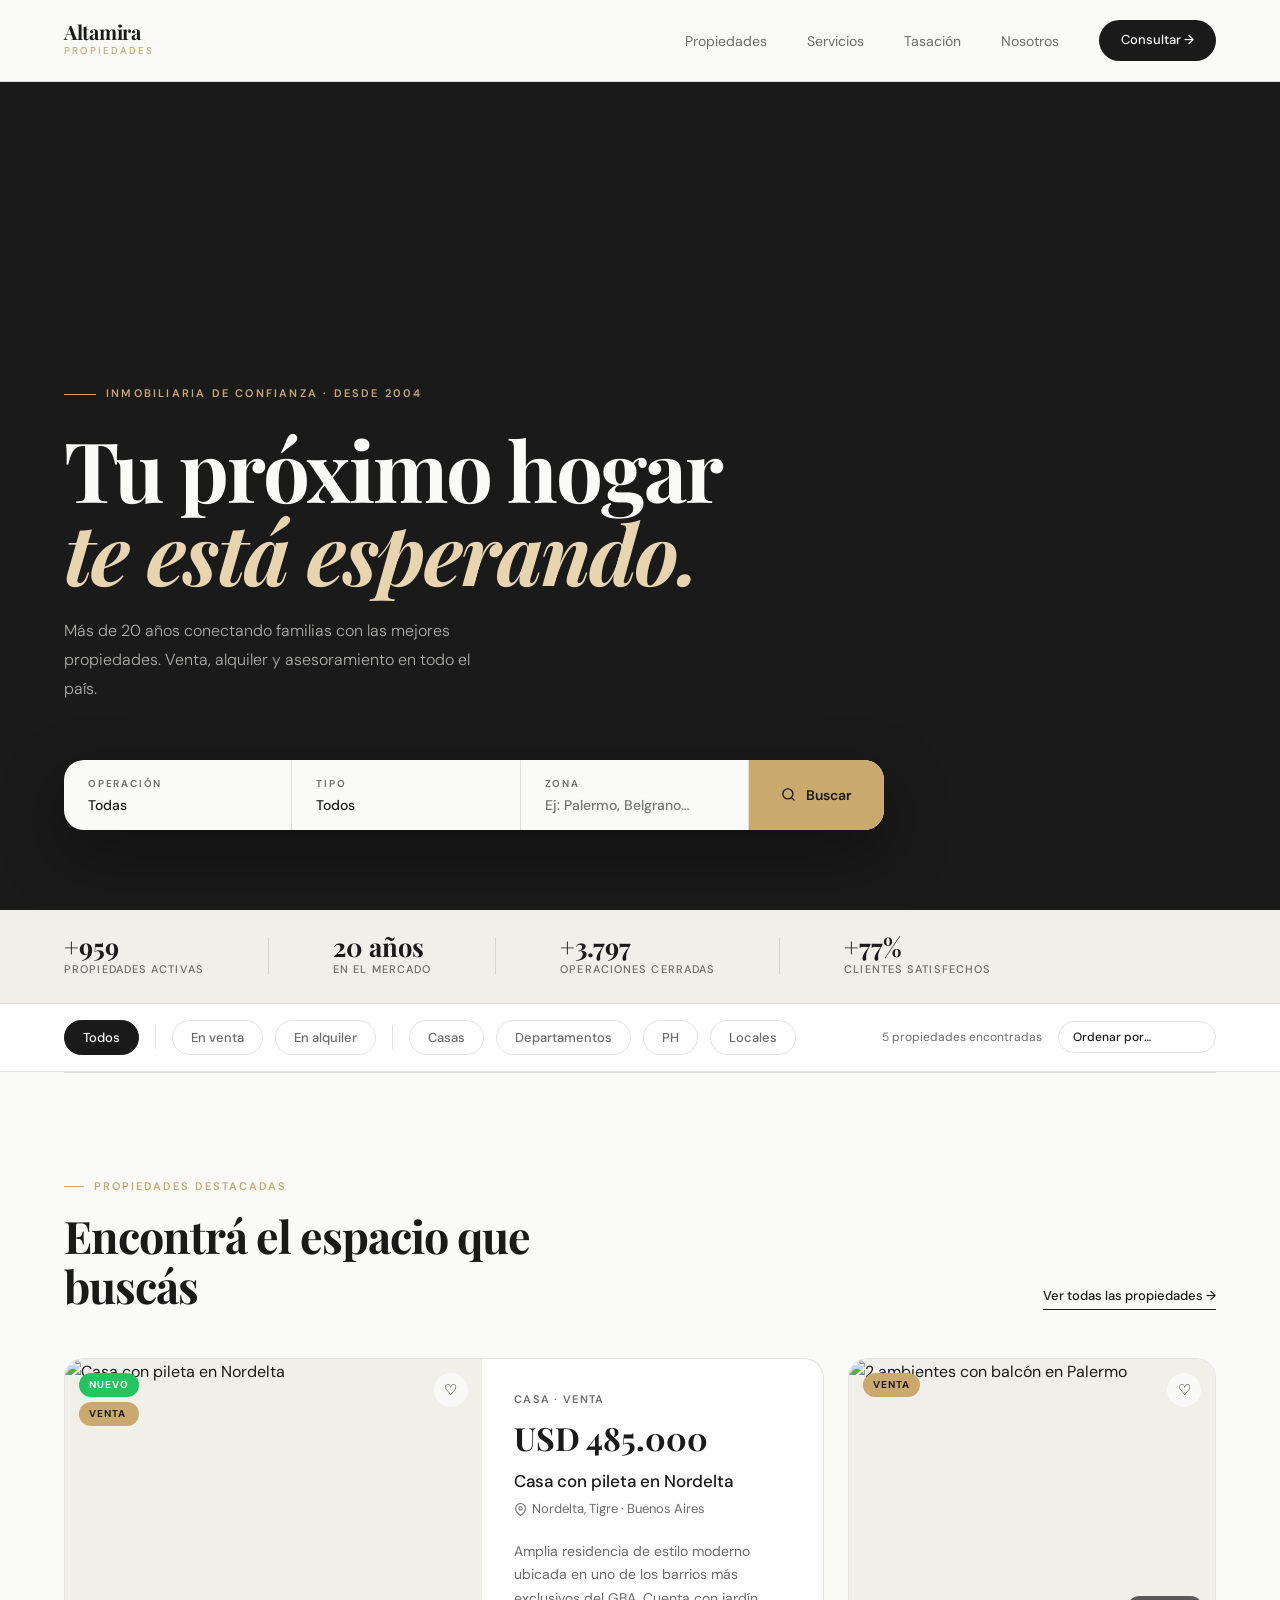
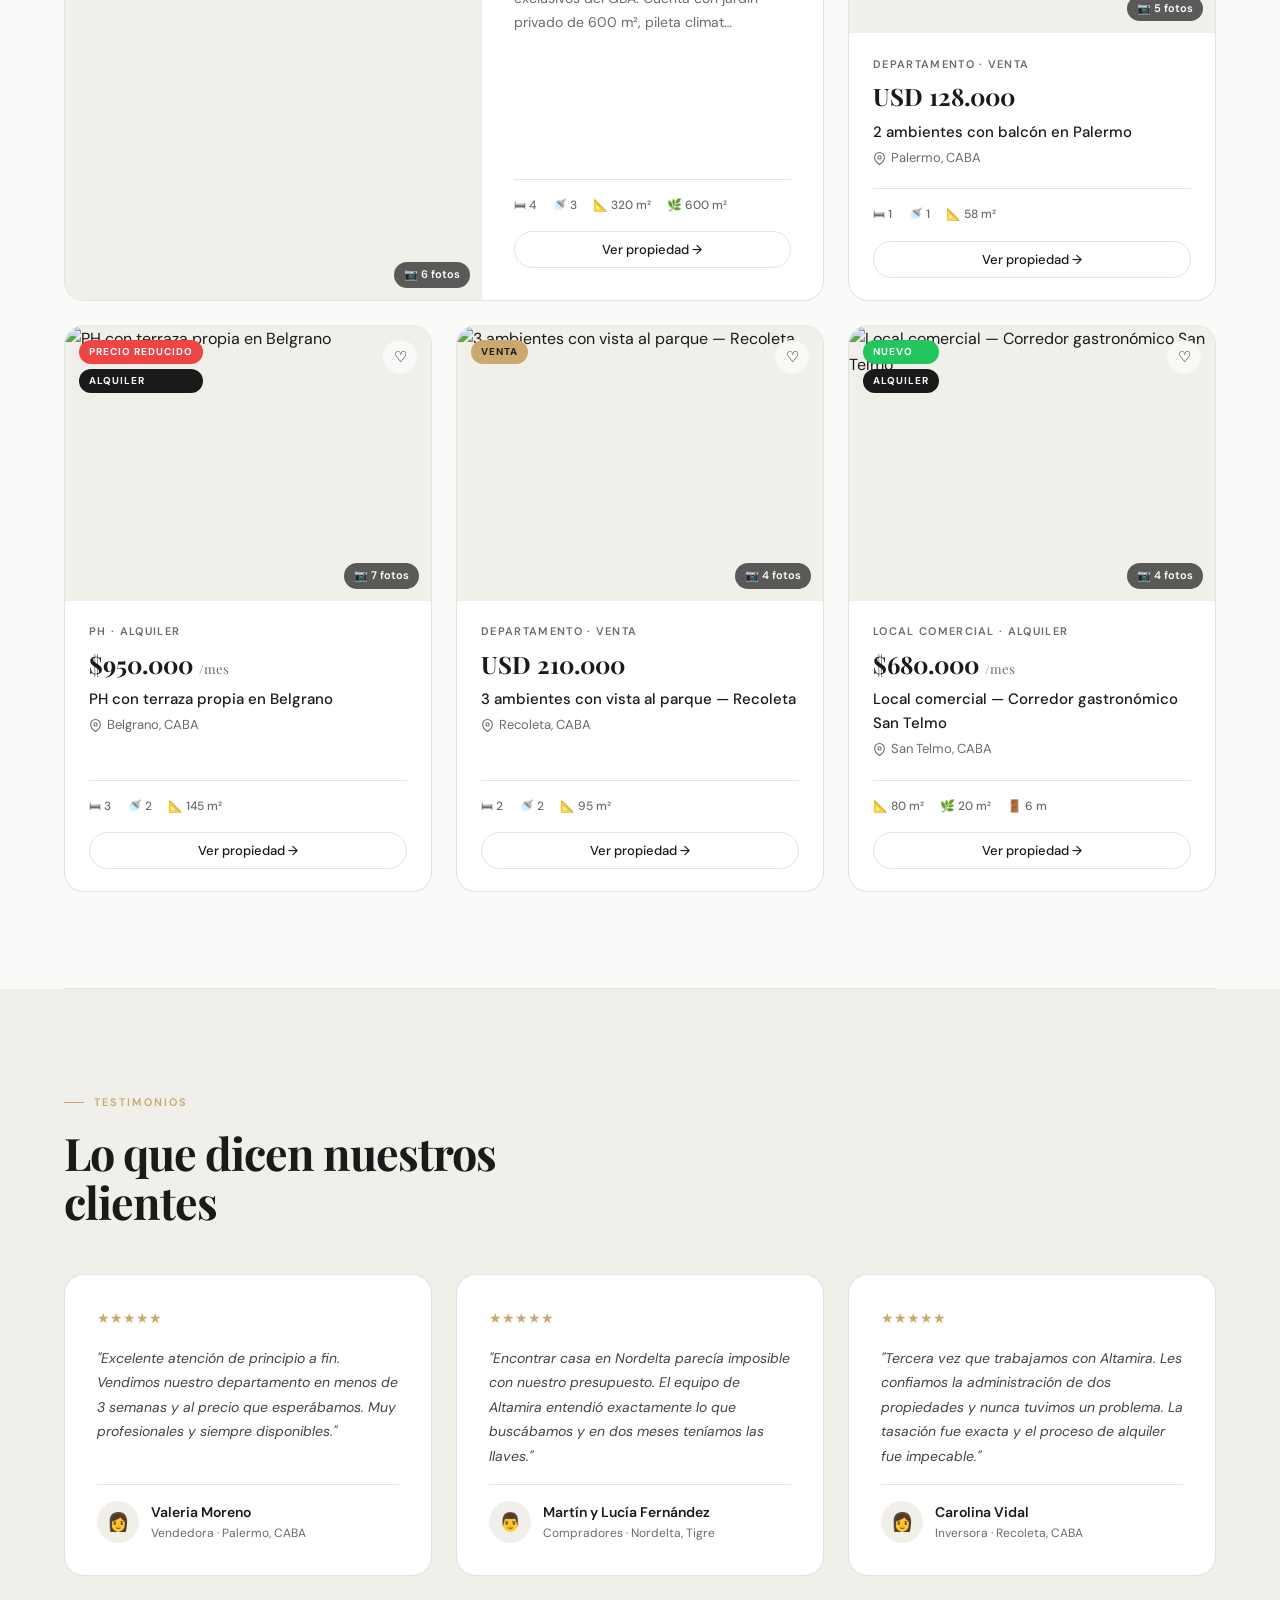
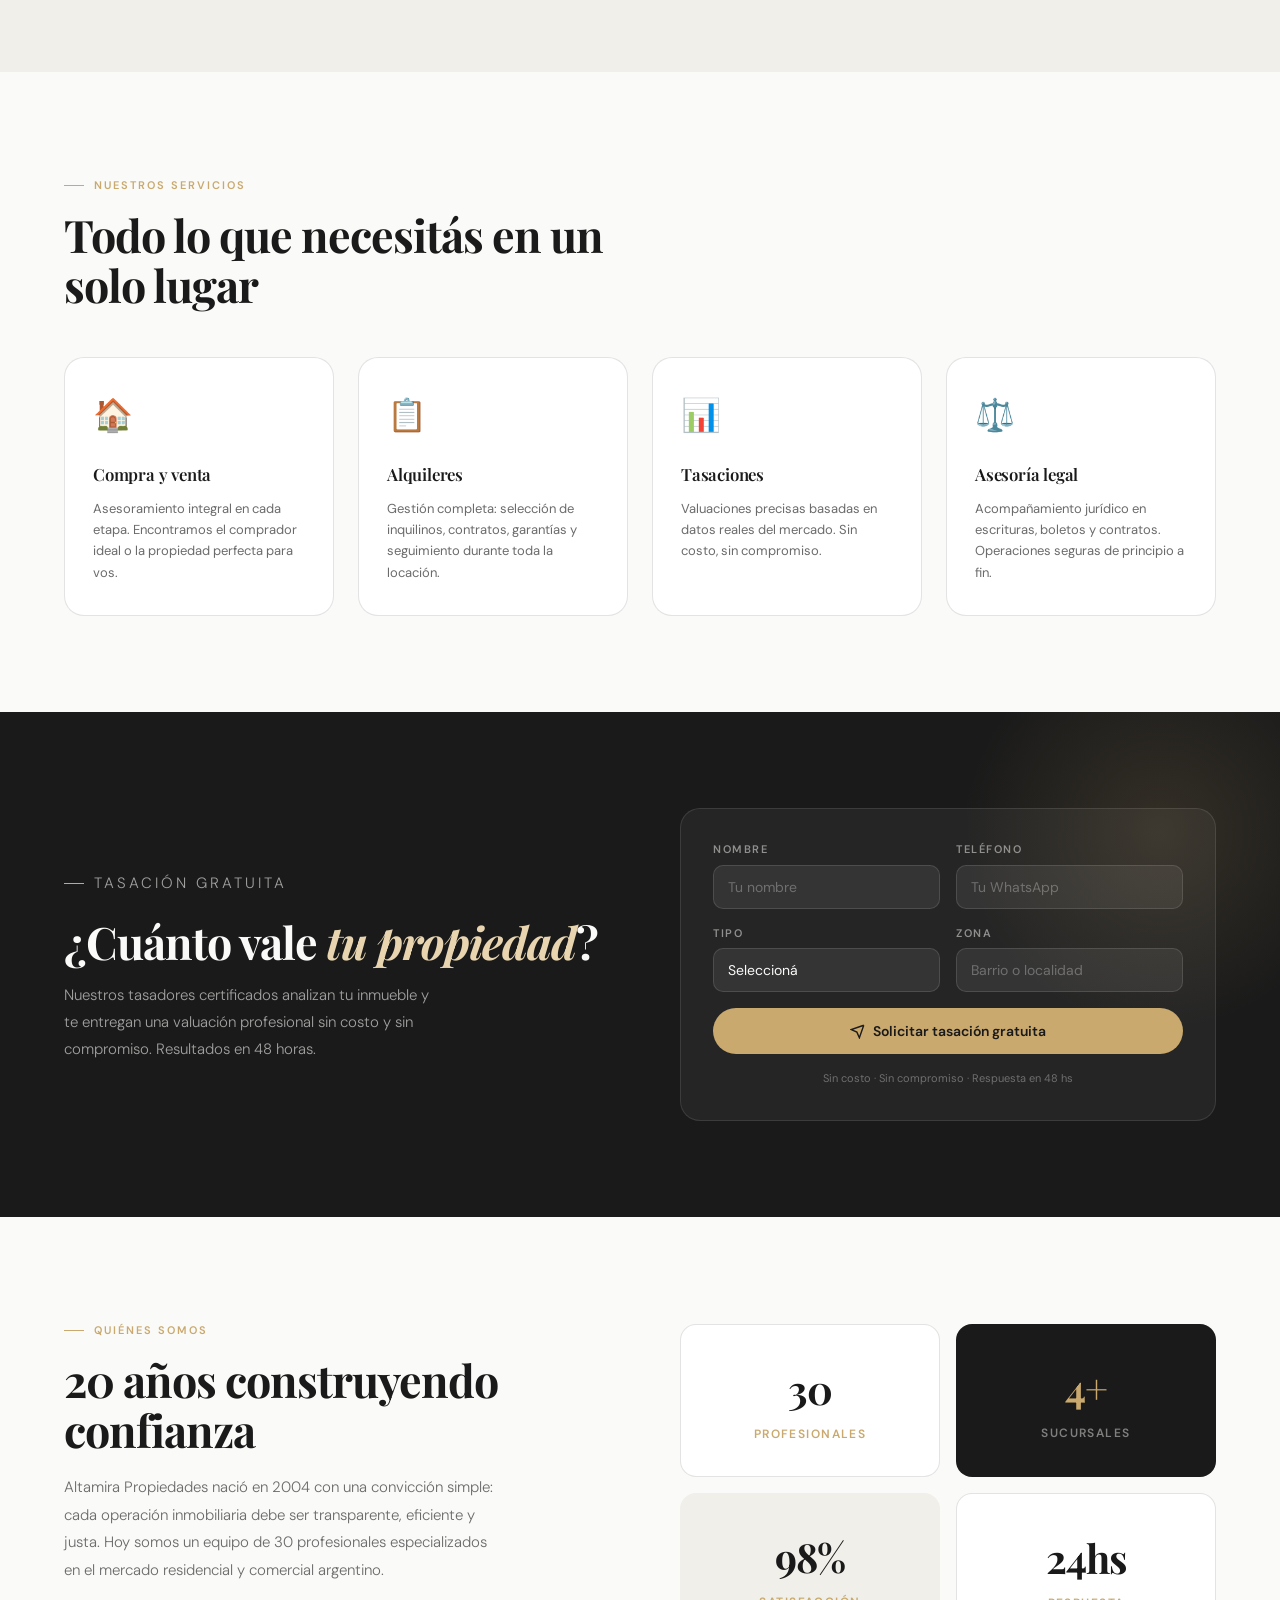
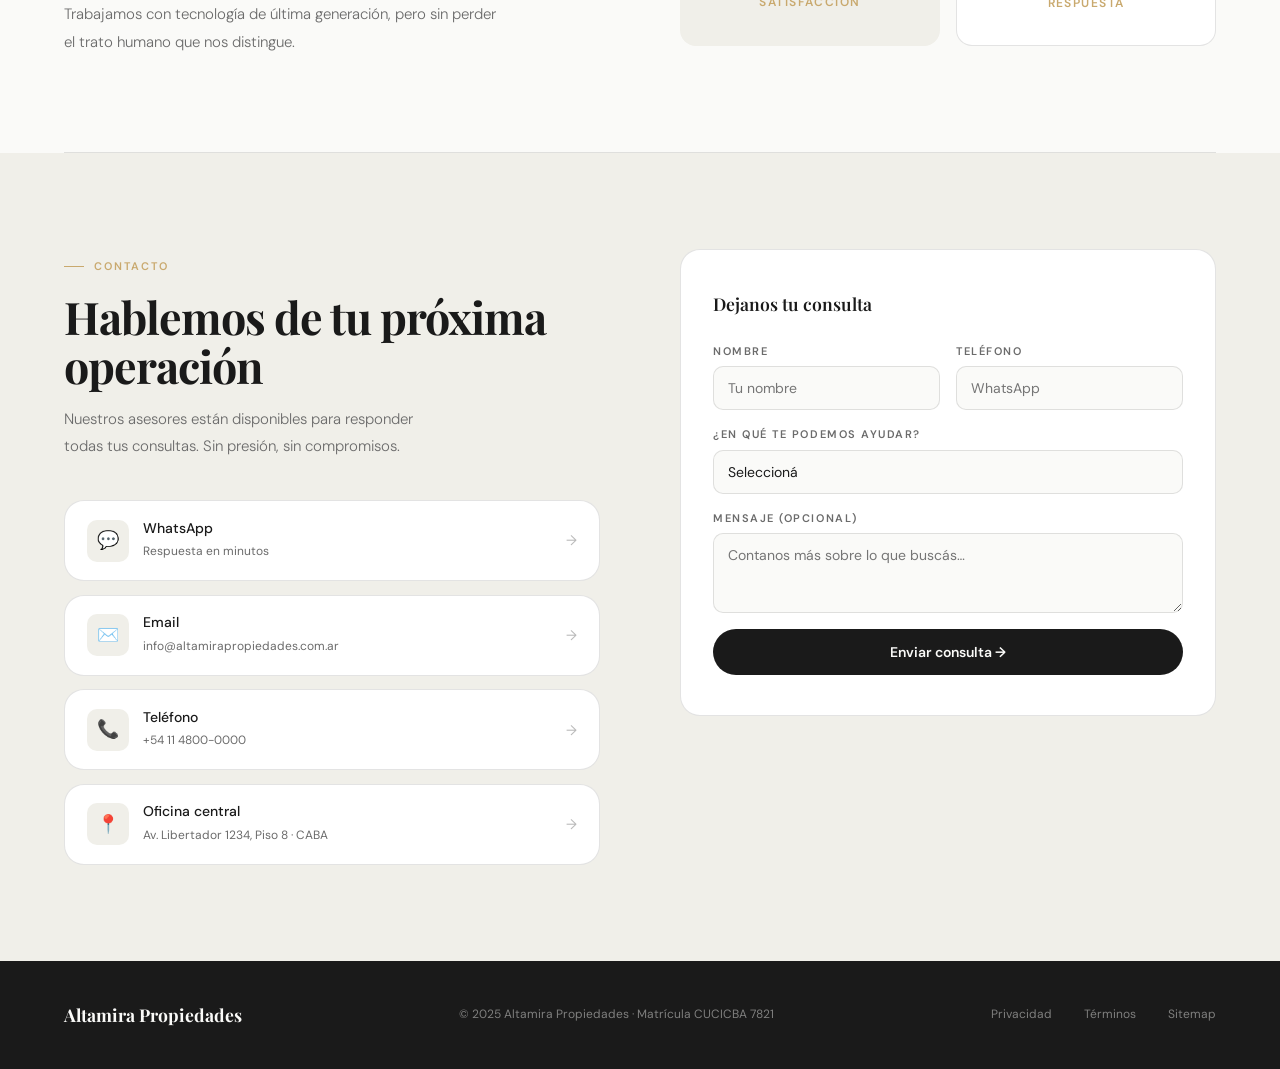
==== index.html @ a43ef655 "Rename index to index.html" ====
<!DOCTYPE html>
<html lang="es">
<head>
  <meta charset="UTF-8">
  <meta name="viewport" content="width=device-width, initial-scale=1.0">
  <meta name="theme-color" content="#1A1A1A">
  <title>Altamira Propiedades · Bienes Raíces</title>
  <link rel="icon" type="image/svg+xml" href="data:image/svg+xml,%3Csvg xmlns='http://www.w3.org/2000/svg' viewBox='0 0 100 100'%3E%3Crect width='100' height='100' rx='16' fill='%231A1A1A'/%3E%3Ctext x='50' y='68' font-family='Georgia,serif' font-size='52' font-weight='700' fill='%23C9A96E' text-anchor='middle'%3EA%3C/text%3E%3C/svg%3E">
  <meta name="description" content="Altamira Propiedades — Compra, venta y alquiler de inmuebles premium. Más de 20 años de experiencia.">
  <link rel="preconnect" href="https://fonts.googleapis.com">
  <link rel="preconnect" href="https://fonts.gstatic.com" crossorigin>
  <link href="https://fonts.googleapis.com/css2?family=Playfair+Display:ital,wght@0,400;0,600;0,700;1,400;1,700&family=DM+Sans:wght@300;400;500;600&display=swap" rel="stylesheet">
  <link rel="stylesheet" href="inmobiliaria.css">
</head>
<body>

<!-- NAV -->
<nav>
  <a href="#" class="nav-logo" aria-label="Altamira Propiedades — inicio">
    <span class="nav-logo-name">Altamira</span>
    <span class="nav-logo-tag">Propiedades</span>
  </a>
  <ul class="nav-links" id="navLinks">
    <li><a href="#propiedades" class="activo">Propiedades</a></li>
    <li><a href="#servicios">Servicios</a></li>
    <li><a href="#tasacion">Tasación</a></li>
    <li><a href="#nosotros">Nosotros</a></li>
    <li><a href="#contacto" class="nav-cta">Consultar →</a></li>
  </ul>
  <button class="nav-ham" id="navHam" aria-label="Abrir menú" aria-expanded="false">
    <span></span><span></span><span></span>
  </button>
</nav>

<!-- MENÚ MOBILE -->
<div class="nav-mobile-overlay" id="navMobile" role="dialog" aria-label="Menú de navegación" aria-hidden="true">
  <a href="#propiedades" onclick="cerrarMenu()">Propiedades</a>
  <a href="#servicios" onclick="cerrarMenu()">Servicios</a>
  <a href="#tasacion" onclick="cerrarMenu()">Tasación</a>
  <a href="#nosotros" onclick="cerrarMenu()">Nosotros</a>
  <a href="#contacto" class="nav-mobile-cta" onclick="cerrarMenu()">Consultar →</a>
</div>

<!-- HERO -->
<section class="hero" aria-label="Inicio">
  <div class="hero-bg" role="img" aria-label="Casa moderna con jardín"></div>
  <p class="hero-eyebrow fade-up">Inmobiliaria de confianza · Desde 2004</p>
  <h1 class="fade-up">Tu próximo hogar<br><em>te está esperando.</em></h1>
  <p class="hero-sub fade-up">Más de 20 años conectando familias con las mejores propiedades. Venta, alquiler y asesoramiento en todo el país.</p>
  <div class="hero-search fade-up" role="search" aria-label="Buscar propiedades">
    <div class="search-group">
      <span class="search-label">Operación</span>
      <select id="f-operacion" aria-label="Tipo de operación">
        <option value="">Todas</option>
        <option value="venta">Comprar</option>
        <option value="alquiler">Alquilar</option>
      </select>
    </div>
    <div class="search-group">
      <span class="search-label">Tipo</span>
      <select id="f-tipo" aria-label="Tipo de propiedad">
        <option value="">Todos</option>
        <option value="departamento">Departamento</option>
        <option value="casa">Casa</option>
        <option value="ph">PH</option>
        <option value="local">Local</option>
      </select>
    </div>
    <div class="search-group">
      <span class="search-label">Zona</span>
      <input type="text" id="f-zona" placeholder="Ej: Palermo, Belgrano…" aria-label="Zona">
    </div>
    <button class="hero-search-btn" onclick="filtrar()" aria-label="Buscar">
      <svg width="15" height="15" viewBox="0 0 24 24" fill="none" stroke="currentColor" stroke-width="2.2" stroke-linecap="round" stroke-linejoin="round" aria-hidden="true"><circle cx="11" cy="11" r="8"/><path d="m21 21-4.35-4.35"/></svg>
      Buscar
    </button>
  </div>
</section>

<!-- STATS -->
<div class="stats-bar" aria-label="Datos de Altamira">
  <div class="stat-item"><span class="stat-num" data-target="1200">0</span><span class="stat-label">Propiedades activas</span></div>
  <div class="stat-sep" aria-hidden="true"></div>
  <div class="stat-item"><span class="stat-num">20 años</span><span class="stat-label">En el mercado</span></div>
  <div class="stat-sep" aria-hidden="true"></div>
  <div class="stat-item"><span class="stat-num" data-target="4800">0</span><span class="stat-label">Operaciones cerradas</span></div>
  <div class="stat-sep" aria-hidden="true"></div>
  <div class="stat-item"><span class="stat-num" data-target="98" data-suffix="%">0</span><span class="stat-label">Clientes satisfechos</span></div>
</div>

<!-- FILTROS -->
<div class="filtros-bar" id="filtros-bar" aria-label="Filtros rápidos">
  <button class="filtro-btn activo" onclick="filtroRapido(this,'','')">Todos</button>
  <div class="filtro-sep" aria-hidden="true"></div>
  <button class="filtro-btn" onclick="filtroRapido(this,'venta','')">En venta</button>
  <button class="filtro-btn" onclick="filtroRapido(this,'alquiler','')">En alquiler</button>
  <div class="filtro-sep" aria-hidden="true"></div>
  <button class="filtro-btn" onclick="filtroRapido(this,'','casa')">Casas</button>
  <button class="filtro-btn" onclick="filtroRapido(this,'','departamento')">Departamentos</button>
  <button class="filtro-btn" onclick="filtroRapido(this,'','ph')">PH</button>
  <button class="filtro-btn" onclick="filtroRapido(this,'','local')">Locales</button>
  <div class="filtros-derecha">
    <span class="filtros-resultado" id="filtros-resultado" aria-live="polite"></span>
    <select class="ordenar-select" id="ordenar" onchange="ordenarCards()" aria-label="Ordenar propiedades">
      <option value="">Ordenar por…</option>
      <option value="asc">Precio: menor a mayor</option>
      <option value="desc">Precio: mayor a menor</option>
    </select>
  </div>
</div>

<hr class="divider">

<!-- PROPIEDADES -->
<section class="section" id="propiedades" aria-labelledby="props-titulo">
  <div class="section-header">
    <div>
      <p class="section-eyebrow">Propiedades destacadas</p>
      <h2 class="section-title" id="props-titulo">Encontrá el espacio que buscás</h2>
    </div>
    <a href="#" class="ver-todos">Ver todas las propiedades →</a>
  </div>

  <div class="props-grid" id="props-grid">

    <!-- skeletons (se reemplazan con JS) -->
    <div class="prop-skeleton grande fade-up" id="skel-1" style="grid-column:span 2">
      <div class="skeleton-img"></div>
      <div class="skeleton-body"><div class="skeleton-line w40"></div><div class="skeleton-line w80"></div><div class="skeleton-line w60"></div></div>
    </div>
    <div class="prop-skeleton fade-up" id="skel-2"><div class="skeleton-img"></div><div class="skeleton-body"><div class="skeleton-line w40"></div><div class="skeleton-line w80"></div><div class="skeleton-line w60"></div></div></div>
    <div class="prop-skeleton fade-up" id="skel-3"><div class="skeleton-img"></div><div class="skeleton-body"><div class="skeleton-line w40"></div><div class="skeleton-line w80"></div><div class="skeleton-line w60"></div></div></div>
    <div class="prop-skeleton fade-up" id="skel-4"><div class="skeleton-img"></div><div class="skeleton-body"><div class="skeleton-line w40"></div><div class="skeleton-line w80"></div><div class="skeleton-line w60"></div></div></div>
    <div class="prop-skeleton fade-up" id="skel-5"><div class="skeleton-img"></div><div class="skeleton-body"><div class="skeleton-line w40"></div><div class="skeleton-line w80"></div><div class="skeleton-line w60"></div></div></div>

    <div class="props-empty" id="props-empty" aria-live="polite">
      <p style="font-size:2rem">🔍</p>
      <p><strong>Sin resultados</strong></p>
      <p>Probá con otros filtros o <a href="#contacto" style="color:#C9A96E">consultanos directamente</a>.</p>
    </div>
  </div>
</section>

<hr class="divider">

<!-- TESTIMONIOS -->
<section class="section" id="testimonios" aria-labelledby="testi-titulo" style="background:var(--fondo2)">
  <div class="section-header">
    <div>
      <p class="section-eyebrow">Testimonios</p>
      <h2 class="section-title" id="testi-titulo">Lo que dicen nuestros clientes</h2>
    </div>
  </div>
  <div class="testimonios-grid">
    <div class="testi-card fade-up">
      <div class="testi-stars">★★★★★</div>
      <p class="testi-texto">"Excelente atención de principio a fin. Vendimos nuestro departamento en menos de 3 semanas y al precio que esperábamos. Muy profesionales y siempre disponibles."</p>
      <div class="testi-autor">
        <div class="testi-avatar">👩</div>
        <div><p class="testi-nombre">Valeria Moreno</p><p class="testi-lugar">Vendedora · Palermo, CABA</p></div>
      </div>
    </div>
    <div class="testi-card fade-up">
      <div class="testi-stars">★★★★★</div>
      <p class="testi-texto">"Encontrar casa en Nordelta parecía imposible con nuestro presupuesto. El equipo de Altamira entendió exactamente lo que buscábamos y en dos meses teníamos las llaves."</p>
      <div class="testi-autor">
        <div class="testi-avatar">👨</div>
        <div><p class="testi-nombre">Martín y Lucía Fernández</p><p class="testi-lugar">Compradores · Nordelta, Tigre</p></div>
      </div>
    </div>
    <div class="testi-card fade-up">
      <div class="testi-stars">★★★★★</div>
      <p class="testi-texto">"Tercera vez que trabajamos con Altamira. Les confiamos la administración de dos propiedades y nunca tuvimos un problema. La tasación fue exacta y el proceso de alquiler fue impecable."</p>
      <div class="testi-autor">
        <div class="testi-avatar">👩</div>
        <div><p class="testi-nombre">Carolina Vidal</p><p class="testi-lugar">Inversora · Recoleta, CABA</p></div>
      </div>
    </div>
  </div>
</section>

<!-- SERVICIOS -->
<section class="section" id="servicios" aria-labelledby="serv-titulo">
  <div class="section-header">
    <div>
      <p class="section-eyebrow">Nuestros servicios</p>
      <h2 class="section-title" id="serv-titulo">Todo lo que necesitás en un solo lugar</h2>
    </div>
  </div>
  <div class="servicios-grid">
    <div class="serv-card fade-up"><span class="serv-icono">🏠</span><h3>Compra y venta</h3><p>Asesoramiento integral en cada etapa. Encontramos el comprador ideal o la propiedad perfecta para vos.</p></div>
    <div class="serv-card fade-up"><span class="serv-icono">📋</span><h3>Alquileres</h3><p>Gestión completa: selección de inquilinos, contratos, garantías y seguimiento durante toda la locación.</p></div>
    <div class="serv-card fade-up"><span class="serv-icono">📊</span><h3>Tasaciones</h3><p>Valuaciones precisas basadas en datos reales del mercado. Sin costo, sin compromiso.</p></div>
    <div class="serv-card fade-up"><span class="serv-icono">⚖️</span><h3>Asesoría legal</h3><p>Acompañamiento jurídico en escrituras, boletos y contratos. Operaciones seguras de principio a fin.</p></div>
  </div>
</section>

<!-- TASACIÓN CTA -->
<section class="tasacion-section" id="tasacion" aria-labelledby="tasacion-titulo">
  <div class="tasacion-deco" aria-hidden="true"></div>
  <div>
    <p class="tasacion-eyebrow">Tasación gratuita</p>
    <h2 id="tasacion-titulo">¿Cuánto vale <em>tu propiedad</em>?</h2>
    <p style="margin-top:1rem">Nuestros tasadores certificados analizan tu inmueble y te entregan una valuación profesional sin costo y sin compromiso. Resultados en 48 horas.</p>
  </div>
  <form class="tasacion-form" aria-label="Formulario de tasación" onsubmit="return false">
    <div class="form-row">
      <div class="form-group"><label for="t-nombre">Nombre</label><input type="text" id="t-nombre" placeholder="Tu nombre" autocomplete="given-name"></div>
      <div class="form-group"><label for="t-tel">Teléfono</label><input type="tel" id="t-tel" placeholder="Tu WhatsApp" autocomplete="tel"></div>
    </div>
    <div class="form-row">
      <div class="form-group"><label for="t-tipo">Tipo</label><select id="t-tipo"><option value="">Seleccioná</option><option>Departamento</option><option>Casa</option><option>PH</option><option>Local</option><option>Terreno</option></select></div>
      <div class="form-group"><label for="t-zona">Zona</label><input type="text" id="t-zona" placeholder="Barrio o localidad"></div>
    </div>
    <button type="submit" class="form-submit"><svg width="15" height="15" viewBox="0 0 24 24" fill="none" stroke="currentColor" stroke-width="2.2" aria-hidden="true"><polyline points="22 2 15 22 11 13 2 9 22 2"/></svg>Solicitar tasación gratuita</button>
    <p style="font-size:11px;color:rgba(250,250,248,0.35);text-align:center">Sin costo · Sin compromiso · Respuesta en 48 hs</p>
  </form>
</section>

<!-- NOSOTROS -->
<section class="section" id="nosotros" aria-labelledby="nos-titulo">
  <div class="nosotros-grid">
    <div class="fade-up">
      <p class="section-eyebrow">Quiénes somos</p>
      <h2 class="section-title" id="nos-titulo">20 años construyendo confianza</h2>
      <p style="margin-top:1.25rem;font-size:15px;color:#6B6B6B;font-weight:300;line-height:1.85;max-width:440px">Altamira Propiedades nació en 2004 con una convicción simple: cada operación inmobiliaria debe ser transparente, eficiente y justa. Hoy somos un equipo de 30 profesionales especializados en el mercado residencial y comercial argentino.</p>
      <p style="margin-top:1rem;font-size:15px;color:#6B6B6B;font-weight:300;line-height:1.85;max-width:440px">Trabajamos con tecnología de última generación, pero sin perder el trato humano que nos distingue.</p>
    </div>
    <div class="nosotros-stats fade-up">
      <div class="nos-stat light"><p class="nos-num-light">30</p><p class="nos-lbl-light">Profesionales</p></div>
      <div class="nos-stat dark"><p class="nos-num-dark">4+</p><p class="nos-lbl-dark">Sucursales</p></div>
      <div class="nos-stat tono"><p class="nos-num-light">98%</p><p class="nos-lbl-light">Satisfacción</p></div>
      <div class="nos-stat light"><p class="nos-num-light">24hs</p><p class="nos-lbl-light">Respuesta</p></div>
    </div>
  </div>
</section>

<hr class="divider">

<!-- CONTACTO -->
<section class="contacto-section" id="contacto" aria-labelledby="contacto-titulo">
  <div class="fade-up">
    <p class="section-eyebrow">Contacto</p>
    <h2 class="contacto-titulo" id="contacto-titulo">Hablemos de tu próxima operación</h2>
    <p class="contacto-sub">Nuestros asesores están disponibles para responder todas tus consultas. Sin presión, sin compromisos.</p>
    <div class="contacto-links">
      <a href="https://wa.me/5491100000000?text=Hola%2C%20me%20interesa%20una%20propiedad" class="contacto-link" target="_blank" rel="noopener"><div class="cl-icon">💬</div><div class="cl-texto"><span class="cl-label">WhatsApp</span><span class="cl-val">Respuesta en minutos</span></div><span class="cl-arrow">→</span></a>
      <a href="mailto:info@altamirapropiedades.com.ar" class="contacto-link"><div class="cl-icon">✉️</div><div class="cl-texto"><span class="cl-label">Email</span><span class="cl-val">info@altamirapropiedades.com.ar</span></div><span class="cl-arrow">→</span></a>
      <a href="tel:+541148000000" class="contacto-link"><div class="cl-icon">📞</div><div class="cl-texto"><span class="cl-label">Teléfono</span><span class="cl-val">+54 11 4800-0000</span></div><span class="cl-arrow">→</span></a>
      <a href="https://maps.google.com" class="contacto-link" target="_blank" rel="noopener"><div class="cl-icon">📍</div><div class="cl-texto"><span class="cl-label">Oficina central</span><span class="cl-val">Av. Libertador 1234, Piso 8 · CABA</span></div><span class="cl-arrow">→</span></a>
    </div>
  </div>
  <div class="contacto-form-box fade-up">
    <p class="contacto-form-titulo">Dejanos tu consulta</p>
    <form class="contacto-form" onsubmit="return false" aria-label="Formulario de contacto">
      <div class="cf-row">
        <div class="cf-group"><label for="c-nombre">Nombre</label><input type="text" id="c-nombre" placeholder="Tu nombre" autocomplete="given-name"></div>
        <div class="cf-group"><label for="c-tel">Teléfono</label><input type="tel" id="c-tel" placeholder="WhatsApp" autocomplete="tel"></div>
      </div>
      <div class="cf-group"><label for="c-asunto">¿En qué te podemos ayudar?</label><select id="c-asunto"><option value="">Seleccioná</option><option>Quiero comprar</option><option>Quiero vender</option><option>Quiero alquilar</option><option>Solicitar tasación</option><option>Otro</option></select></div>
      <div class="cf-group"><label for="c-msg">Mensaje (opcional)</label><textarea id="c-msg" rows="3" placeholder="Contanos más sobre lo que buscás…"></textarea></div>
      <button type="submit" class="cf-submit">Enviar consulta →</button>
    </form>
  </div>
</section>

<!-- FOOTER -->
<footer>
  <a href="#" class="footer-logo">Altamira Propiedades</a>
  <p>© 2025 Altamira Propiedades · Matrícula CUCICBA 7821</p>
  <ul class="footer-links"><li><a href="#">Privacidad</a></li><li><a href="#">Términos</a></li><li><a href="#">Sitemap</a></li></ul>
</footer>

<!-- FULLSCREEN OVERLAY -->
<div class="fullscreen-overlay" id="fsOverlay" role="dialog" aria-modal="true" aria-label="Imagen en pantalla completa" aria-hidden="true">
  <img src="" alt="" id="fsImg">
  <button class="fullscreen-close" id="fsClose" aria-label="Cerrar pantalla completa">✕</button>
  <button class="fullscreen-btn prev" id="fsPrev" aria-label="Foto anterior">‹</button>
  <button class="fullscreen-btn next" id="fsNext" aria-label="Foto siguiente">›</button>
  <span class="fullscreen-counter" id="fsCounter"></span>
</div>

<!-- MODAL -->
<div class="modal-overlay" id="modalOverlay" role="dialog" aria-modal="true" aria-labelledby="modalTitulo" aria-hidden="true">
  <div class="modal-box">
    <div class="modal-galeria" id="modalGaleria">
      <div class="modal-galeria-track" id="modalTrack"></div>
      <button class="modal-galeria-btn prev" id="modalPrev" aria-label="Foto anterior">‹</button>
      <button class="modal-galeria-btn next" id="modalNext" aria-label="Foto siguiente">›</button>
      <span class="modal-galeria-counter" id="modalCounter" aria-live="polite"></span>
      <div class="modal-miniaturas" id="modalMiniaturas"></div>
      <button class="modal-close" id="modalClose" aria-label="Cerrar">✕</button>
    </div>

    <div class="modal-contenido">
      <!-- info izquierda -->
      <div>
        <p class="modal-badge-tipo" id="modalBadge"></p>
        <h2 class="modal-titulo" id="modalTitulo"></h2>
        <p class="modal-ubicacion"><svg width="14" height="14" viewBox="0 0 24 24" fill="none" stroke="currentColor" stroke-width="2" aria-hidden="true"><path d="M21 10c0 7-9 13-9 13s-9-6-9-13a9 9 0 0 1 18 0z"/><circle cx="12" cy="10" r="3"/></svg><span id="modalZona"></span></p>
        <div class="modal-atributos-row" id="modalAtributos"></div>
        <p class="modal-desc-titulo">Descripción</p>
        <p class="modal-desc" id="modalDesc"></p>
        <p class="modal-desc-titulo">Amenities</p>
        <div class="modal-amenities" id="modalAmenities"></div>

        <!-- mapa -->
        <p class="modal-desc-titulo" style="margin-bottom:.75rem">Ubicación</p>
        <div class="modal-mapa-wrap">
          <iframe id="modalMapa" loading="lazy" referrerpolicy="no-referrer-when-downgrade" title="Mapa de ubicación" aria-label="Mapa de ubicación de la propiedad"></iframe>
        </div>

        <!-- formulario de consulta por la propiedad -->
        <p class="modal-form-titulo">Consultar por esta propiedad</p>
        <form class="modal-form" id="modalForm" onsubmit="return false" aria-label="Consulta por la propiedad">
          <input type="text" placeholder="Tu nombre" id="mf-nombre" autocomplete="given-name">
          <input type="tel" placeholder="Tu WhatsApp" id="mf-tel" autocomplete="tel">
          <textarea rows="2" placeholder="¿Qué querés saber?" id="mf-msg"></textarea>
          <button type="submit" class="modal-form-submit" id="mf-submit">
            <svg width="14" height="14" viewBox="0 0 24 24" fill="none" stroke="currentColor" stroke-width="2.2" aria-hidden="true"><polyline points="22 2 15 22 11 13 2 9 22 2"/></svg>
            Enviar consulta
          </button>
        </form>
      </div>

      <!-- panel derecho -->
      <div class="modal-panel">
        <div class="modal-precio-box">
          <p class="modal-precio-lbl" id="modalPrecioLbl"></p>
          <p class="modal-precio-val" id="modalPrecioVal"></p>
          <p class="modal-precio-sub" id="modalPrecioSub"></p>
        </div>
        <a class="modal-wa-btn" id="modalWaBtn" href="#" target="_blank" rel="noopener">
          <svg width="17" height="17" viewBox="0 0 24 24" fill="white" aria-hidden="true"><path d="M17.472 14.382c-.297-.149-1.758-.867-2.03-.967-.273-.099-.471-.148-.67.15-.197.297-.767.966-.94 1.164-.173.199-.347.223-.644.075-.297-.15-1.255-.463-2.39-1.475-.883-.788-1.48-1.761-1.653-2.059-.173-.297-.018-.458.13-.606.134-.133.298-.347.446-.52.149-.174.198-.298.298-.497.099-.198.05-.371-.025-.52-.075-.149-.669-1.612-.916-2.207-.242-.579-.487-.5-.669-.51-.173-.008-.371-.01-.57-.01-.198 0-.52.074-.792.372-.272.297-1.04 1.016-1.04 2.479 0 1.462 1.065 2.875 1.213 3.074.149.198 2.096 3.2 5.077 4.487.709.306 1.262.489 1.694.625.712.227 1.36.195 1.871.118.571-.085 1.758-.719 2.006-1.413.248-.694.248-1.289.173-1.413-.074-.124-.272-.198-.57-.347m-5.421 7.403h-.004a9.87 9.87 0 01-5.031-1.378l-.361-.214-3.741.982.998-3.648-.235-.374a9.86 9.86 0 01-1.51-5.26c.001-5.45 4.436-9.884 9.888-9.884 2.64 0 5.122 1.03 6.988 2.898a9.825 9.825 0 012.893 6.994c-.003 5.45-4.437 9.884-9.885 9.884m8.413-18.297A11.815 11.815 0 0012.05 0C5.495 0 .16 5.335.157 11.892c0 2.096.547 4.142 1.588 5.945L.057 24l6.305-1.654a11.882 11.882 0 005.683 1.448h.005c6.554 0 11.89-5.335 11.893-11.893a11.821 11.821 0 00-3.48-8.413z"/></svg>
          Consultar por WhatsApp
        </a>
        <a class="modal-tel-btn" href="tel:+541148000000">📞 Llamar ahora</a>
        <button class="modal-compartir" id="modalCompartir">🔗 Copiar enlace</button>
      </div>
    </div>
  </div>
</div>

<script>
/* ══════ DATA ══════ */
const PROPS = {
  1:{
    titulo:'Casa con pileta en Nordelta',tipo:'Casa · Venta',op:'venta',tipoCat:'casa',
    zona:'nordelta tigre',zonaDisplay:'Nordelta, Tigre · Buenos Aires',
    precio:'USD 485.000',precioNum:485000,precioLbl:'Precio de venta',precioSub:'Precio en dólares billete',
    desc:'Amplia residencia de estilo moderno ubicada en uno de los barrios más exclusivos del GBA. Cuenta con jardín privado de 600 m², pileta climatizada con deck de madera y espacios de doble altura. Cocina integrada al living con terminaciones premium. Garaje cerrado para 2 vehículos. Barrio cerrado con seguridad 24hs y acceso controlado.',
    attrs:[{i:'🛏',v:'4',l:'Dormitorios'},{i:'🚿',v:'3',l:'Baños'},{i:'📐',v:'320 m²',l:'Sup. total'},{i:'🌿',v:'600 m²',l:'Jardín'},{i:'🚗',v:'2',l:'Cocheras'}],
    amenities:['Pileta climatizada','Jardín privado','Seguridad 24hs','Quincho','Luminoso','A estrenar'],
    mapaQ:'Nordelta, Tigre, Buenos Aires',nuevo:true,reducido:false,
    fotos:[
      'https://images.unsplash.com/photo-1613977257363-707ba9348227?w=1200&auto=format&fit=crop&q=85',
      'https://images.unsplash.com/photo-1600566753086-00f18fb6b3ea?w=1200&auto=format&fit=crop&q=85',
      'https://images.unsplash.com/photo-1558618666-fcd25c85cd64?w=1200&auto=format&fit=crop&q=85',
      'https://images.unsplash.com/photo-1600210492486-724fe5c67fb0?w=1200&auto=format&fit=crop&q=85',
      'https://images.unsplash.com/photo-1583608205776-bfd35f0d9f83?w=1200&auto=format&fit=crop&q=85',
      'https://images.unsplash.com/photo-1570129477492-45c003edd2be?w=1200&auto=format&fit=crop&q=85',
    ],
    waMsg:'Hola, me interesa la Casa con pileta en Nordelta (USD 485.000). ¿Podemos coordinar una visita?'
  },
  2:{
    titulo:'2 ambientes con balcón en Palermo',tipo:'Departamento · Venta',op:'venta',tipoCat:'departamento',
    zona:'palermo caba',zonaDisplay:'Palermo, CABA',
    precio:'USD 128.000',precioNum:128000,precioLbl:'Precio de venta',precioSub:'Precio en dólares billete',
    desc:'Moderno departamento de 2 ambientes en el corazón de Palermo. Planta baja alta con balcón corrido al frente, cocina americana integrada con mesada de cuarzo y baño completo con terminaciones de primera. Edificio con amenities. A metros del Parque Las Heras y con excelente acceso a transporte.',
    attrs:[{i:'🛏',v:'1',l:'Dormitorio'},{i:'🚿',v:'1',l:'Baño'},{i:'📐',v:'58 m²',l:'Sup. total'},{i:'🏢',v:'3°',l:'Piso'}],
    amenities:['Balcón','Amenities','Lavadero','SUM','Bici-estacionamiento','Expensas bajas'],
    mapaQ:'Palermo, Buenos Aires, Argentina',nuevo:false,reducido:false,
    fotos:[
      'https://images.unsplash.com/photo-1560448204-e02f11c3d0e2?w=1200&auto=format&fit=crop&q=85',
      'https://images.unsplash.com/photo-1586023492125-27b2c045efd7?w=1200&auto=format&fit=crop&q=85',
      'https://images.unsplash.com/photo-1556909114-f6e7ad7d3136?w=1200&auto=format&fit=crop&q=85',
      'https://images.unsplash.com/photo-1484154218962-a197022b5858?w=1200&auto=format&fit=crop&q=85',
      'https://images.unsplash.com/photo-1560185007-cde436f6a4d0?w=1200&auto=format&fit=crop&q=85',
    ],
    waMsg:'Hola, me interesa el depto 2 ambientes en Palermo (USD 128.000). ¿Podemos coordinar una visita?'
  },
  3:{
    titulo:'PH con terraza propia en Belgrano',tipo:'PH · Alquiler',op:'alquiler',tipoCat:'ph',
    zona:'belgrano caba',zonaDisplay:'Belgrano, CABA',
    precio:'$950.000/mes',precioNum:950000,precioLbl:'Alquiler mensual',precioSub:'Más expensas. Ajuste anual.',
    desc:'Espacioso PH de 3 dormitorios con terraza exclusiva de 60 m² ideal para entretenimiento. Planta baja con jardín de ingreso privado y planta alta con dormitorios. Living de doble altura con ventanales. Cocina independiente equipada. Zona residencial de Belgrano R. A 5 cuadras del subte D.',
    attrs:[{i:'🛏',v:'3',l:'Dormitorios'},{i:'🚿',v:'2',l:'Baños'},{i:'📐',v:'145 m²',l:'Sup. total'},{i:'🌿',v:'60 m²',l:'Terraza'}],
    amenities:['Terraza exclusiva','Jardín','Doble altura','Zona tranquila','Cerca del subte','Luminoso'],
    mapaQ:'Belgrano, Buenos Aires, Argentina',nuevo:false,reducido:true,
    fotos:[
      'https://images.unsplash.com/photo-1502672260266-1c1ef2d93688?w=1200&auto=format&fit=crop&q=85',
      'https://images.unsplash.com/photo-1505873242700-f289a29e1e0f?w=1200&auto=format&fit=crop&q=85',
      'https://images.unsplash.com/photo-1555041469-a586c61ea9bc?w=1200&auto=format&fit=crop&q=85',
      'https://images.unsplash.com/photo-1567767292278-a4f21aa2d36e?w=1200&auto=format&fit=crop&q=85',
      'https://images.unsplash.com/photo-1493809842364-78817add7ffb?w=1200&auto=format&fit=crop&q=85',
      'https://images.unsplash.com/photo-1484154218962-a197022b5858?w=1200&auto=format&fit=crop&q=85',
      'https://images.unsplash.com/photo-1571508601891-ca5e7a713859?w=1200&auto=format&fit=crop&q=85',
    ],
    waMsg:'Hola, me interesa el PH con terraza en Belgrano ($950.000/mes). ¿Podemos coordinar una visita?'
  },
  4:{
    titulo:'3 ambientes con vista al parque — Recoleta',tipo:'Departamento · Venta',op:'venta',tipoCat:'departamento',
    zona:'recoleta caba',zonaDisplay:'Recoleta, CABA',
    precio:'USD 210.000',precioNum:210000,precioLbl:'Precio de venta',precioSub:'Precio en dólares billete',
    desc:'Elegante departamento de 3 ambientes en Recoleta. Vista directa al Parque Thays desde living y dormitorio principal. Techos altos, pisos de parquet y detalles de época en perfectas condiciones. Totalmente refaccionado con cocina y baños a nuevo. Edificio con portería 24hs y cochera opcional.',
    attrs:[{i:'🛏',v:'2',l:'Dormitorios'},{i:'🚿',v:'2',l:'Baños'},{i:'📐',v:'95 m²',l:'Sup. total'},{i:'🏛',v:'Clásico',l:'Estilo'}],
    amenities:['Vista al parque','Portería 24hs','Techos altos','Parquet','Reciclado','Cochera opcional'],
    mapaQ:'Recoleta, Buenos Aires, Argentina',nuevo:false,reducido:false,
    fotos:[
      'https://images.unsplash.com/photo-1524758631624-e2822e304c36?w=1200&auto=format&fit=crop&q=85',
      'https://images.unsplash.com/photo-1560185127-6ed189bf02f4?w=1200&auto=format&fit=crop&q=85',
      'https://images.unsplash.com/photo-1565182999561-18d7dc61c393?w=1200&auto=format&fit=crop&q=85',
      'https://images.unsplash.com/photo-1497366216548-37526070297c?w=1200&auto=format&fit=crop&q=85',
    ],
    waMsg:'Hola, me interesa el dpto 3 ambientes en Recoleta (USD 210.000). ¿Podemos hablar?'
  },
  5:{
    titulo:'Local comercial — Corredor gastronómico San Telmo',tipo:'Local comercial · Alquiler',op:'alquiler',tipoCat:'local',
    zona:'san telmo caba',zonaDisplay:'San Telmo, CABA',
    precio:'$680.000/mes',precioNum:680000,precioLbl:'Alquiler mensual',precioSub:'Más expensas. Ajuste semestral.',
    desc:'Local a estrenar sobre la calle Defensa en el corazón gastronómico de San Telmo. 80 m² cubiertos más 20 m² de patio. Frente de 6 metros con vidriera panorámica. Instalación trifásica, campana extractora y cámara frigorífica incluidas. Ideal para gastronomía, café o local de diseño. Alto tráfico peatonal.',
    attrs:[{i:'📐',v:'80 m²',l:'Cubierto'},{i:'🌿',v:'20 m²',l:'Patio'},{i:'🚪',v:'6 m',l:'Frente'},{i:'⚡',v:'Trifásico',l:'Electricidad'}],
    amenities:['A estrenar','Campana extractora','Cámara frigorífica','Alto tráfico','Patio','Vidriera panorámica'],
    mapaQ:'San Telmo, Buenos Aires, Argentina',nuevo:true,reducido:false,
    fotos:[
      'https://images.unsplash.com/photo-1604014237800-1c9102c219da?w=1200&auto=format&fit=crop&q=85',
      'https://images.unsplash.com/photo-1555396273-367ea4eb4db5?w=1200&auto=format&fit=crop&q=85',
      'https://images.unsplash.com/photo-1414235077428-338989a2e8c0?w=1200&auto=format&fit=crop&q=85',
      'https://images.unsplash.com/photo-1484723091739-30a097e8f929?w=1200&auto=format&fit=crop&q=85',
    ],
    waMsg:'Hola, me interesa el local en San Telmo ($680.000/mes). ¿Podemos hablar?'
  }
};

/* ══════ RENDER CARDS ══════ */
function renderCards() {
  const grid = document.getElementById('props-grid');
  // quitar skeletons
  document.querySelectorAll('[id^="skel-"]').forEach(s => s.remove());

  const entries = Object.entries(PROPS);
  entries.forEach(([id, p], idx) => {
    const grande = id === '1';
    const art = document.createElement('article');
    art.className = 'prop-card fade-up' + (grande ? ' grande' : '');
    art.dataset.id = id;
    art.dataset.op = p.op;
    art.dataset.tipo = p.tipoCat;
    art.dataset.zona = p.zona;
    art.dataset.precio = p.precioNum;
    art.tabIndex = 0;
    art.setAttribute('role','button');
    art.setAttribute('aria-label', `Ver ${p.titulo} — ${p.precio}`);

    const badges = `
      <span class="prop-badge-extra">
        ${p.nuevo ? '<span class="badge-extra nuevo">Nuevo</span>' : ''}
        ${p.reducido ? '<span class="badge-extra reducido">Precio reducido</span>' : ''}
        <span class="badge-extra op ${p.op === 'alquiler' ? 'alq' : ''}">${p.op === 'venta' ? 'Venta' : 'Alquiler'}</span>
      </span>`;

    const precioDisplay = p.precio.includes('/mes')
      ? `${p.precio.replace('/mes','')} <span style="font-size:13px;font-weight:400;color:#6B6B6B">/mes</span>`
      : p.precio;

    const descCorta = grande
      ? `<p style="font-size:14px;color:#6B6B6B;line-height:1.7;margin-bottom:1rem">${p.desc.slice(0,140)}…</p>` : '';

    const attrsHTML = p.attrs.slice(0, grande ? 4 : 3)
      .map(a => `<span class="prop-attr">${a.i} ${a.v}</span>`).join('');

    art.innerHTML = `
      <div class="prop-img">
        <img src="${p.fotos[0]}" alt="${p.titulo}" loading="${idx < 2 ? 'eager' : 'lazy'}">
        ${badges}
        <button class="prop-fav" aria-label="Guardar en favoritos" onclick="event.stopPropagation()">♡</button>
        <span class="prop-img-count">📷 ${p.fotos.length} foto${p.fotos.length > 1 ? 's' : ''}</span>
      </div>
      <div class="prop-body">
        <p class="prop-tipo">${p.tipo}</p>
        <p class="prop-precio">${precioDisplay}</p>
        <p class="prop-nombre">${p.titulo}</p>
        <p class="prop-zona"><svg width="13" height="13" viewBox="0 0 24 24" fill="none" stroke="currentColor" stroke-width="2" aria-hidden="true"><path d="M21 10c0 7-9 13-9 13s-9-6-9-13a9 9 0 0 1 18 0z"/><circle cx="12" cy="10" r="3"/></svg>${p.zonaDisplay}</p>
        ${descCorta}
        <div class="prop-atributos">${attrsHTML}</div>
        <button class="prop-ver-btn" onclick="abrirModal(${id})">Ver propiedad →</button>
      </div>`;

    grid.insertBefore(art, document.getElementById('props-empty'));

    // eventos
    art.addEventListener('click', e => {
      if (e.target.closest('.prop-fav') || e.target.closest('.prop-ver-btn')) return;
      abrirModal(parseInt(id));
    });
    art.addEventListener('keydown', e => {
      if (e.key === 'Enter' || e.key === ' ') { e.preventDefault(); abrirModal(parseInt(id)); }
    });
  });

  // favoritos
  document.querySelectorAll('.prop-fav').forEach(btn => {
    btn.addEventListener('click', () => {
      const on = btn.textContent.trim() === '♥';
      btn.textContent = on ? '♡' : '♥';
      btn.style.color = on ? '' : '#e53e3e';
      btn.setAttribute('aria-label', on ? 'Guardar en favoritos' : 'Quitar de favoritos');
    });
  });

  // fade observer
  document.querySelectorAll('.fade-up:not(.visible)').forEach((el, i) => {
    el.style.transitionDelay = (i % 4) * 0.08 + 's';
    fadeObserver.observe(el);
  });

  aplicarFiltro('', '', '');
}

/* ══════ MODAL ══════ */
let fotoActual = 0, fotosActuales = [], scrollY = 0, ultimoFoco = null;

function abrirModal(id) {
  const p = PROPS[id];
  if (!p) return;

  document.getElementById('modalBadge').textContent = p.tipo;
  document.getElementById('modalTitulo').textContent = p.titulo;
  document.getElementById('modalZona').textContent = p.zonaDisplay;
  document.getElementById('modalDesc').textContent = p.desc;
  document.getElementById('modalPrecioLbl').textContent = p.precioLbl;
  document.getElementById('modalPrecioVal').textContent = p.precio;
  document.getElementById('modalPrecioSub').textContent = p.precioSub;

  document.getElementById('modalAtributos').innerHTML = p.attrs
    .map(a => `<div class="modal-attr"><span class="modal-attr-icon">${a.i}</span><span class="modal-attr-val">${a.v}</span><span class="modal-attr-lbl">${a.l}</span></div>`)
    .join('');
  document.getElementById('modalAmenities').innerHTML = p.amenities
    .map(a => `<span class="amenity-tag">✓ ${a}</span>`).join('');

  const tel = '5491100000000';
  document.getElementById('modalWaBtn').href = `https://wa.me/${tel}?text=${encodeURIComponent(p.waMsg)}`;

  // mapa embed
  const q = encodeURIComponent(p.mapaQ);
  document.getElementById('modalMapa').src =
    `https://www.google.com/maps/embed/v1/place?key=AIzaSyD-9tSrke72PouQMnMX-a7eZSW0jkFMBWY&q=${q}&zoom=14`;

  // form submit → WA
  document.getElementById('mf-submit').onclick = () => {
    const nombre = document.getElementById('mf-nombre').value.trim() || 'un interesado';
    const msg = document.getElementById('mf-msg').value.trim();
    const texto = `Hola, soy ${nombre}. Me interesa: "${p.titulo}". ${msg}`;
    window.open(`https://wa.me/${tel}?text=${encodeURIComponent(texto)}`, '_blank');
  };

  // galería
  fotosActuales = p.fotos; fotoActual = 0; renderGaleria();

  // compartir
  document.getElementById('modalCompartir').onclick = () => {
    navigator.clipboard.writeText(window.location.href + '#prop-' + id).then(() => {
      const btn = document.getElementById('modalCompartir');
      const orig = btn.textContent;
      btn.textContent = '✓ Enlace copiado';
      setTimeout(() => btn.textContent = orig, 2000);
    }).catch(() => {});
  };

  const overlay = document.getElementById('modalOverlay');
  overlay.removeAttribute('aria-hidden');
  overlay.classList.add('abierto');
  scrollY = window.scrollY;
  document.body.style.overflow = 'hidden';
  document.body.style.position = 'fixed';
  document.body.style.top = `-${scrollY}px`;
  document.body.style.width = '100%';
  ultimoFoco = document.activeElement;
  // scroll modal contenido al top
  const cont = overlay.querySelector('.modal-contenido');
  if (cont) cont.scrollTop = 0;
  document.getElementById('modalClose').focus();
}

function cerrarModal() {
  const overlay = document.getElementById('modalOverlay');
  overlay.classList.remove('abierto');
  overlay.setAttribute('aria-hidden','true');
  document.body.style.cssText = '';
  window.scrollTo(0, scrollY);
  if (ultimoFoco) ultimoFoco.focus();
}

function renderGaleria() {
  const track = document.getElementById('modalTrack');
  track.innerHTML = fotosActuales.map((src, i) =>
    `<img src="${src}" alt="Foto ${i+1}" loading="${i===0?'eager':'lazy'}" style="cursor:zoom-in" onclick="abrirFullscreen(${i})">`
  ).join('');
  track.style.transform = 'translateX(0)';
  document.getElementById('modalMiniaturas').innerHTML = fotosActuales.map((src, i) =>
    `<button class="modal-miniatura${i===0?' activa':''}" onclick="irFoto(${i})" aria-label="Ver foto ${i+1}"><img src="${src}" alt=""></button>`
  ).join('');
  actualizarCounter();
}

function irFoto(idx) {
  fotoActual = Math.max(0, Math.min(idx, fotosActuales.length - 1));
  document.getElementById('modalTrack').style.transform = `translateX(-${fotoActual * 100}%)`;
  document.querySelectorAll('.modal-miniatura').forEach((m, i) => m.classList.toggle('activa', i === fotoActual));
  actualizarCounter();
}
function actualizarCounter() {
  document.getElementById('modalCounter').textContent = `${fotoActual + 1} / ${fotosActuales.length}`;
}

document.getElementById('modalPrev').onclick = () => irFoto(fotoActual - 1);
document.getElementById('modalNext').onclick = () => irFoto(fotoActual + 1);
document.getElementById('modalClose').onclick = cerrarModal;
document.getElementById('modalOverlay').onclick = e => { if (e.target === document.getElementById('modalOverlay')) cerrarModal(); };

/* swipe */
(()=>{
  const g = document.getElementById('modalGaleria'); let sx = 0;
  g.addEventListener('touchstart', e => sx = e.touches[0].clientX, {passive:true});
  g.addEventListener('touchend', e => { const d = sx - e.changedTouches[0].clientX; if (Math.abs(d)>50) irFoto(d>0?fotoActual+1:fotoActual-1); }, {passive:true});
})();

/* ══════ FULLSCREEN ══════ */
let fsIdx = 0, fsFotos = [];

function abrirFullscreen(idx) {
  fsFotos = fotosActuales; fsIdx = idx;
  const fs = document.getElementById('fsOverlay');
  document.getElementById('fsImg').src = fsFotos[fsIdx];
  document.getElementById('fsCounter').textContent = `${fsIdx+1} / ${fsFotos.length}`;
  fs.removeAttribute('aria-hidden');
  fs.classList.add('abierto');
  document.getElementById('fsClose').focus();
}
function cerrarFullscreen() {
  const fs = document.getElementById('fsOverlay');
  fs.classList.remove('abierto');
  fs.setAttribute('aria-hidden','true');
}
function irFotoFs(dir) {
  fsIdx = Math.max(0, Math.min(fsIdx + dir, fsFotos.length - 1));
  document.getElementById('fsImg').src = fsFotos[fsIdx];
  document.getElementById('fsCounter').textContent = `${fsIdx+1} / ${fsFotos.length}`;
}
document.getElementById('fsClose').onclick = cerrarFullscreen;
document.getElementById('fsPrev').onclick = () => irFotoFs(-1);
document.getElementById('fsNext').onclick = () => irFotoFs(1);
document.getElementById('fsOverlay').onclick = e => { if (e.target === document.getElementById('fsOverlay')) cerrarFullscreen(); };

/* ══════ FILTROS ══════ */
function filtrar() {
  const op   = document.getElementById('f-operacion').value;
  const tipo = document.getElementById('f-tipo').value;
  const zona = document.getElementById('f-zona').value.toLowerCase().trim();
  document.querySelectorAll('.filtro-btn').forEach(b => b.classList.remove('activo'));
  document.querySelector('.filtro-btn').classList.add('activo');
  aplicarFiltro(op, tipo, zona);
}

function filtroRapido(btn, op, tipo) {
  document.querySelectorAll('.filtro-btn').forEach(b => b.classList.remove('activo'));
  btn.classList.add('activo');
  document.getElementById('f-operacion').value = op;
  document.getElementById('f-tipo').value = tipo;
  document.getElementById('f-zona').value = '';
  aplicarFiltro(op, tipo, '');
}

function aplicarFiltro(op, tipo, zona) {
  const cards = document.querySelectorAll('.prop-card[data-id]');
  let visibles = 0;
  cards.forEach(card => {
    const ok = (!op || card.dataset.op === op)
            && (!tipo || card.dataset.tipo === tipo)
            && (!zona || card.dataset.zona.includes(zona));
    card.style.display = ok ? '' : 'none';
    if (ok) visibles++;
  });
  // card grande: restaurar grid-column
  const grande = document.querySelector('.prop-card.grande');
  if (grande && grande.style.display !== 'none') grande.style.gridColumn = '';
  document.getElementById('props-empty').classList.toggle('visible', visibles === 0);
  const res = document.getElementById('filtros-resultado');
  res.textContent = visibles > 0 ? `${visibles} propiedad${visibles !== 1?'es':''} encontrada${visibles !== 1?'s':''}` : '';
}

function ordenarCards() {
  const dir = document.getElementById('ordenar').value;
  if (!dir) return;
  const grid = document.getElementById('props-grid');
  const cards = [...grid.querySelectorAll('.prop-card[data-id]')];
  cards.sort((a, b) => {
    const pa = parseInt(a.dataset.precio), pb = parseInt(b.dataset.precio);
    return dir === 'asc' ? pa - pb : pb - pa;
  });
  const empty = document.getElementById('props-empty');
  cards.forEach(c => grid.insertBefore(c, empty));
}

/* ══════ TECLADO ══════ */
document.addEventListener('keydown', e => {
  // fullscreen
  const fs = document.getElementById('fsOverlay');
  if (fs.classList.contains('abierto')) {
    if (e.key === 'Escape') cerrarFullscreen();
    if (e.key === 'ArrowLeft') irFotoFs(-1);
    if (e.key === 'ArrowRight') irFotoFs(1);
    return;
  }
  // modal
  const ov = document.getElementById('modalOverlay');
  if (!ov.classList.contains('abierto')) return;
  if (e.key === 'Escape') cerrarModal();
  if (e.key === 'ArrowLeft') irFoto(fotoActual - 1);
  if (e.key === 'ArrowRight') irFoto(fotoActual + 1);
  if (e.key === 'Tab') {
    const foc = ov.querySelectorAll('button:not([disabled]),a[href],input,select,textarea,[tabindex]:not([tabindex="-1"])');
    const first = foc[0], last = foc[foc.length - 1];
    if (e.shiftKey && document.activeElement === first) { e.preventDefault(); last.focus(); }
    else if (!e.shiftKey && document.activeElement === last) { e.preventDefault(); first.focus(); }
  }
});

/* ══════ MENÚ MOBILE ══════ */
const ham = document.getElementById('navHam');
const mob = document.getElementById('navMobile');
function cerrarMenu() {
  ham.classList.remove('abierto');
  mob.classList.remove('abierto');
  mob.setAttribute('aria-hidden','true');
  ham.setAttribute('aria-expanded','false');
  document.body.style.overflow = '';
}
ham.addEventListener('click', () => {
  const abierto = mob.classList.toggle('abierto');
  ham.classList.toggle('abierto');
  mob.setAttribute('aria-hidden', !abierto);
  ham.setAttribute('aria-expanded', abierto);
  document.body.style.overflow = abierto ? 'hidden' : '';
});

/* ══════ CONTADOR ANIMADO ══════ */
const counterObserver = new IntersectionObserver(entries => {
  entries.forEach(entry => {
    if (!entry.isIntersecting) return;
    const el = entry.target;
    const target = parseInt(el.dataset.target);
    const suffix = el.dataset.suffix || '';
    const prefix = el.dataset.prefix || '';
    if (isNaN(target)) return;
    const dur = 1800, step = 16;
    const inc = target / (dur / step);
    let cur = 0;
    const timer = setInterval(() => {
      cur = Math.min(cur + inc, target);
      el.textContent = prefix + '+' + Math.floor(cur).toLocaleString('es-AR') + suffix;
      if (cur >= target) {
        el.textContent = prefix + '+' + target.toLocaleString('es-AR') + suffix;
        clearInterval(timer);
      }
    }, step);
    counterObserver.unobserve(el);
  });
}, { threshold: 0.5 });
document.querySelectorAll('.stat-num[data-target]').forEach(el => counterObserver.observe(el));

/* ══════ FADE-UP ══════ */
const fadeObserver = new IntersectionObserver(entries => {
  entries.forEach(e => { if (e.isIntersecting) e.target.classList.add('visible'); });
}, { threshold: 0.1, rootMargin: '0px 0px -40px 0px' });

/* ══════ SCROLL SPY ══════ */
const spySections = document.querySelectorAll('section[id]');
const spyLinks = document.querySelectorAll('.nav-links a:not(.nav-cta)');
const spy = new IntersectionObserver(entries => {
  entries.forEach(e => {
    if (e.isIntersecting) {
      spyLinks.forEach(a => a.classList.remove('activo'));
      const a = document.querySelector(`.nav-links a[href="#${e.target.id}"]`);
      if (a) a.classList.add('activo');
    }
  });
}, { rootMargin: '-40% 0px -55% 0px' });
spySections.forEach(s => spy.observe(s));

document.querySelectorAll('.fade-up').forEach((el, i) => {
  el.style.transitionDelay = (i % 4) * 0.08 + 's';
  fadeObserver.observe(el);
});

/* ══════ INIT ══════ */
// simular carga realista con skeletons
setTimeout(renderCards, 900);
</script>
</body>
</html>
---- inmobiliaria.css ----
@import url('https://fonts.googleapis.com/css2?family=Playfair+Display:ital,wght@0,400;0,600;0,700;1,400;1,700&family=DM+Sans:wght@300;400;500;600&display=swap');

*,*::before,*::after{margin:0;padding:0;box-sizing:border-box}
html{scroll-behavior:smooth;font-size:16px}

:root{
  --blanco:#FAFAF8;--fondo2:#F0EFE9;--negro:#1A1A1A;
  --dorado:#C9A96E;--dorado-claro:#E8D5B0;--gris:#6B6B6B;
  --gris-borde:rgba(26,26,26,0.12);--radio:12px;--radio-lg:20px;
  --sombra-hover:0 24px 64px rgba(0,0,0,0.13);--trans:0.25s ease;
}

body{font-family:'DM Sans',sans-serif;background:var(--blanco);color:var(--negro);line-height:1.6;overflow-x:hidden}

/* ── NAV ── */
nav{position:sticky;top:0;z-index:200;display:flex;justify-content:space-between;align-items:center;padding:1.25rem 4rem;background:rgba(250,250,248,0.96);backdrop-filter:blur(16px);border-bottom:1px solid var(--gris-borde)}
.nav-logo{display:flex;flex-direction:column;text-decoration:none;gap:1px}
.nav-logo-name{font-family:'Playfair Display',serif;font-size:1.25rem;font-weight:700;color:var(--negro);letter-spacing:-0.3px;line-height:1}
.nav-logo-tag{font-size:10px;font-weight:500;letter-spacing:0.2em;text-transform:uppercase;color:var(--dorado)}
.nav-links{list-style:none;display:flex;gap:2.5rem;align-items:center}
.nav-links a{font-size:14px;color:var(--gris);text-decoration:none;transition:color var(--trans)}
.nav-links a:hover{color:var(--negro)}
.nav-links a.activo{color:var(--negro);font-weight:500}
.nav-cta{display:inline-flex;align-items:center;gap:8px;background:var(--negro);color:var(--blanco)!important;font-size:13px!important;font-weight:500!important;padding:10px 22px;border-radius:100px;transition:background var(--trans),transform var(--trans)!important}
.nav-cta:hover{background:var(--dorado)!important;color:var(--negro)!important;transform:translateY(-1px)}

/* hamburguesa */
.nav-ham{display:none;flex-direction:column;gap:5px;background:none;border:none;cursor:pointer;padding:6px;z-index:300}
.nav-ham span{display:block;width:22px;height:2px;background:var(--negro);border-radius:2px;transition:transform 0.3s,opacity 0.3s}
.nav-ham.abierto span:nth-child(1){transform:translateY(7px) rotate(45deg)}
.nav-ham.abierto span:nth-child(2){opacity:0}
.nav-ham.abierto span:nth-child(3){transform:translateY(-7px) rotate(-45deg)}

.nav-mobile-overlay{display:none;position:fixed;inset:0;background:rgba(250,250,248,0.98);backdrop-filter:blur(20px);z-index:250;flex-direction:column;align-items:center;justify-content:center;gap:2.5rem}
.nav-mobile-overlay.abierto{display:flex}
.nav-mobile-overlay a{font-family:'Playfair Display',serif;font-size:2rem;font-weight:700;color:var(--negro);text-decoration:none;transition:color var(--trans)}
.nav-mobile-overlay a:hover{color:var(--dorado)}
.nav-mobile-cta{background:var(--negro)!important;color:var(--blanco)!important;padding:14px 36px;border-radius:100px;font-family:'DM Sans',sans-serif!important;font-size:1rem!important;font-weight:600!important}

/* ── HERO ── */
.hero{min-height:92vh;display:flex;flex-direction:column;justify-content:flex-end;padding:0 4rem 5rem;position:relative;overflow:hidden;background:var(--negro)}
.hero-bg{position:absolute;inset:0;background:linear-gradient(to bottom,rgba(26,26,26,0.3) 0%,rgba(26,26,26,0.72) 65%,rgba(26,26,26,0.96) 100%),url('https://images.unsplash.com/photo-1600596542815-ffad4c1539a9?w=1600&auto=format&fit=crop&q=80') center/cover no-repeat;z-index:0}
.hero-eyebrow{position:relative;z-index:1;display:inline-flex;align-items:center;gap:10px;font-size:11px;font-weight:600;letter-spacing:0.2em;text-transform:uppercase;color:var(--dorado);margin-bottom:1.5rem}
.hero-eyebrow::before{content:'';display:block;width:32px;height:1px;background:var(--dorado)}
.hero h1{position:relative;z-index:1;font-family:'Playfair Display',serif;font-size:clamp(3rem,6.5vw,6.5rem);font-weight:700;line-height:1;letter-spacing:-2px;color:var(--blanco);max-width:800px;margin-bottom:1.5rem}
.hero h1 em{font-style:italic;color:var(--dorado-claro)}
.hero-sub{position:relative;z-index:1;font-size:16px;font-weight:300;color:rgba(250,250,248,0.65);max-width:420px;line-height:1.8;margin-bottom:3.5rem}

/* buscador */
.hero-search{position:relative;z-index:1;display:flex;background:var(--blanco);border-radius:var(--radio-lg);overflow:hidden;max-width:820px;box-shadow:0 24px 64px rgba(0,0,0,0.35)}
.search-group{display:flex;flex-direction:column;padding:1rem 1.5rem;flex:1;border-right:1px solid var(--gris-borde);min-width:0}
.search-label{font-size:10px;font-weight:600;letter-spacing:0.18em;text-transform:uppercase;color:var(--gris);margin-bottom:4px}
.search-group select,.search-group input{border:none;outline:none;background:transparent;font-family:'DM Sans',sans-serif;font-size:14px;font-weight:500;color:var(--negro);width:100%;appearance:none;-webkit-appearance:none}
.hero-search-btn{display:flex;align-items:center;gap:10px;background:var(--dorado);color:var(--negro);border:none;padding:0 2rem;font-family:'DM Sans',sans-serif;font-size:14px;font-weight:600;cursor:pointer;white-space:nowrap;transition:background var(--trans);flex-shrink:0}
.hero-search-btn:hover{background:#b8934a}

/* stats */
.stats-bar{background:var(--fondo2);border-bottom:1px solid var(--gris-borde);padding:1.5rem 4rem;display:flex;gap:4rem;align-items:center;overflow-x:auto}
.stat-item{display:flex;flex-direction:column;gap:2px;flex-shrink:0}
.stat-num{font-family:'Playfair Display',serif;font-size:1.6rem;font-weight:700;color:var(--negro);line-height:1}
.stat-label{font-size:11px;font-weight:500;letter-spacing:0.1em;text-transform:uppercase;color:var(--gris)}
.stat-sep{width:1px;height:36px;background:var(--gris-borde);flex-shrink:0}

/* filtros */
.filtros-bar{background:#fff;border-bottom:1px solid var(--gris-borde);padding:1rem 4rem;display:flex;gap:0.75rem;align-items:center;flex-wrap:wrap}
.filtro-btn{display:inline-flex;align-items:center;gap:6px;padding:8px 18px;border-radius:100px;border:1px solid var(--gris-borde);background:transparent;font-family:'DM Sans',sans-serif;font-size:13px;font-weight:500;color:var(--gris);cursor:pointer;transition:all var(--trans);white-space:nowrap}
.filtro-btn:hover{border-color:var(--negro);color:var(--negro)}
.filtro-btn.activo{background:var(--negro);color:var(--blanco);border-color:var(--negro)}
.filtro-sep{width:1px;height:24px;background:var(--gris-borde);margin:0 .25rem}
.filtros-derecha{margin-left:auto;display:flex;align-items:center;gap:1rem;flex-wrap:wrap}
.filtros-resultado{font-size:12px;color:var(--gris);white-space:nowrap}
.ordenar-select{border:1px solid var(--gris-borde);border-radius:100px;padding:7px 14px;font-family:'DM Sans',sans-serif;font-size:12px;font-weight:500;color:var(--negro);background:transparent;cursor:pointer;outline:none;appearance:none;-webkit-appearance:none;transition:border-color var(--trans)}
.ordenar-select:focus{border-color:var(--dorado)}

/* secciones */
.section{padding:6rem 4rem;scroll-margin-top:70px}
.section-eyebrow{display:inline-flex;align-items:center;gap:10px;font-size:11px;font-weight:600;letter-spacing:0.18em;text-transform:uppercase;color:var(--dorado);margin-bottom:1rem}
.section-eyebrow::before{content:'';width:20px;height:1px;background:var(--dorado);display:block}
.section-title{font-family:'Playfair Display',serif;font-size:clamp(2rem,3.5vw,3rem);font-weight:700;letter-spacing:-1px;line-height:1.1;color:var(--negro);max-width:560px}
.section-header{display:flex;justify-content:space-between;align-items:flex-end;margin-bottom:3rem;gap:2rem;flex-wrap:wrap}
.ver-todos{font-size:13px;font-weight:500;color:var(--negro);text-decoration:none;display:inline-flex;align-items:center;gap:6px;border-bottom:1px solid var(--negro);padding-bottom:2px;transition:color var(--trans),border-color var(--trans);white-space:nowrap}
.ver-todos:hover{color:var(--dorado);border-color:var(--dorado)}

/* ── CARDS ── */
.props-grid{display:grid;grid-template-columns:repeat(3,1fr);gap:1.5rem}

/* skeleton */
.prop-skeleton{border-radius:var(--radio-lg);overflow:hidden;background:#fff;border:1px solid var(--gris-borde)}
.skeleton-img{aspect-ratio:4/3;background:linear-gradient(90deg,#f0efe9 25%,#e5e3dc 50%,#f0efe9 75%);background-size:200% 100%;animation:shimmer 1.4s infinite}
.skeleton-body{padding:1.4rem 1.5rem;display:flex;flex-direction:column;gap:10px}
.skeleton-line{height:14px;border-radius:6px;background:linear-gradient(90deg,#f0efe9 25%,#e5e3dc 50%,#f0efe9 75%);background-size:200% 100%;animation:shimmer 1.4s infinite}
.skeleton-line.w60{width:60%}.skeleton-line.w80{width:80%}.skeleton-line.w40{width:40%}
@keyframes shimmer{0%{background-position:200% 0}100%{background-position:-200% 0}}

.prop-card{background:#fff;border:1px solid var(--gris-borde);border-radius:var(--radio-lg);overflow:hidden;display:flex;flex-direction:column;transition:transform var(--trans),box-shadow var(--trans);cursor:pointer;position:relative}
.prop-card:hover{transform:translateY(-6px);box-shadow:var(--sombra-hover)}

/* badge nuevo/reducido */
.prop-badge-extra{position:absolute;top:14px;left:14px;z-index:2;display:flex;flex-direction:column;gap:5px}
.badge-extra{font-size:10px;font-weight:700;letter-spacing:0.1em;text-transform:uppercase;padding:4px 10px;border-radius:100px}
.badge-extra.nuevo{background:#22c55e;color:#fff}
.badge-extra.reducido{background:#ef4444;color:#fff}
.badge-extra.op{background:var(--dorado);color:var(--negro)}
.badge-extra.op.alq{background:var(--negro);color:var(--blanco)}

.prop-img{position:relative;overflow:hidden;background:var(--fondo2)}
.prop-img img{width:100%;aspect-ratio:4/3;object-fit:cover;display:block;transition:transform 0.4s ease}
.prop-card:hover .prop-img img{transform:scale(1.04)}
.prop-img-count{position:absolute;bottom:12px;right:12px;background:rgba(26,26,26,0.7);backdrop-filter:blur(6px);color:#fff;font-size:11px;font-weight:600;padding:4px 10px;border-radius:100px;display:flex;align-items:center;gap:5px}
.prop-fav{position:absolute;top:14px;right:14px;width:34px;height:34px;background:rgba(250,250,248,0.92);backdrop-filter:blur(8px);border-radius:50%;border:none;display:flex;align-items:center;justify-content:center;font-size:15px;cursor:pointer;transition:transform var(--trans);z-index:2}
.prop-fav:hover{transform:scale(1.15)}

.prop-body{padding:1.4rem 1.5rem;flex:1;display:flex;flex-direction:column}
.prop-tipo{font-size:11px;font-weight:600;letter-spacing:0.12em;text-transform:uppercase;color:var(--gris);margin-bottom:4px}
.prop-precio{font-family:'Playfair Display',serif;font-size:1.5rem;font-weight:700;color:var(--negro);margin-bottom:4px}
.prop-nombre{font-size:15px;font-weight:500;margin-bottom:4px}
.prop-zona{font-size:13px;color:var(--gris);display:flex;align-items:center;gap:5px;margin-bottom:1.25rem}
.prop-atributos{display:flex;gap:1rem;flex-wrap:wrap;border-top:1px solid var(--gris-borde);padding-top:1rem;margin-top:auto}
.prop-attr{display:flex;align-items:center;gap:5px;font-size:12px;font-weight:500;color:var(--gris)}
.prop-ver-btn{display:inline-flex;align-items:center;justify-content:center;gap:6px;margin-top:1rem;padding:9px 18px;border-radius:100px;border:1px solid var(--gris-borde);background:transparent;font-family:'DM Sans',sans-serif;font-size:13px;font-weight:500;color:var(--negro);cursor:pointer;width:100%;transition:background var(--trans),border-color var(--trans),color var(--trans)}
.prop-ver-btn:hover{background:var(--negro);color:var(--blanco);border-color:var(--negro)}

/* card grande */
.prop-card.grande{grid-column:span 2;flex-direction:row}
.prop-card.grande .prop-img{width:55%;flex-shrink:0;border-radius:0}
.prop-card.grande .prop-img img{aspect-ratio:auto;height:100%}
.prop-card.grande .prop-body{padding:2rem;justify-content:center}
.prop-card.grande .prop-precio{font-size:2rem}
.prop-card.grande .prop-nombre{font-size:17px}

.props-empty{grid-column:1/-1;text-align:center;padding:4rem 2rem;display:none}
.props-empty.visible{display:block}
.props-empty p{font-size:15px;color:var(--gris);margin-top:.5rem}

/* ── MODAL OVERLAY ── */
.modal-overlay{position:fixed;inset:0;background:rgba(10,10,10,0.85);z-index:1000;display:flex;align-items:center;justify-content:center;padding:1.5rem;opacity:0;pointer-events:none;transition:opacity 0.3s ease;backdrop-filter:blur(6px)}
.modal-overlay.abierto{opacity:1;pointer-events:all}

.modal-box{background:var(--blanco);border-radius:24px;width:100%;max-width:1060px;max-height:90vh;display:flex;flex-direction:column;overflow:hidden;transform:translateY(22px) scale(0.98);transition:transform 0.32s ease;box-shadow:0 40px 100px rgba(0,0,0,0.4)}
.modal-overlay.abierto .modal-box{transform:translateY(0) scale(1)}

/* galería */
.modal-galeria{position:relative;background:var(--negro);flex-shrink:0;overflow:hidden;height:420px}
.modal-galeria-track{display:flex;height:100%;transition:transform 0.4s cubic-bezier(0.4,0,0.2,1)}
.modal-galeria-track img{min-width:100%;height:100%;object-fit:cover;flex-shrink:0;cursor:zoom-in}
.modal-galeria-btn{position:absolute;top:50%;transform:translateY(-50%);width:44px;height:44px;border-radius:50%;background:rgba(250,250,248,0.9);backdrop-filter:blur(8px);border:none;cursor:pointer;font-size:18px;display:flex;align-items:center;justify-content:center;transition:background var(--trans),transform var(--trans);z-index:2}
.modal-galeria-btn:hover{background:#fff;transform:translateY(-50%) scale(1.07)}
.modal-galeria-btn.prev{left:14px}.modal-galeria-btn.next{right:14px}
.modal-galeria-counter{position:absolute;bottom:56px;right:14px;background:rgba(26,26,26,0.65);backdrop-filter:blur(6px);color:#fff;font-size:12px;font-weight:600;padding:5px 12px;border-radius:100px}
.modal-miniaturas{position:absolute;bottom:14px;left:50%;transform:translateX(-50%);display:flex;gap:6px;z-index:2;max-width:90%;overflow-x:auto}
.modal-miniatura{width:52px;height:38px;border-radius:6px;overflow:hidden;border:2px solid transparent;cursor:pointer;flex-shrink:0;transition:border-color var(--trans),opacity var(--trans);opacity:0.55;background:none;padding:0}
.modal-miniatura img{width:100%;height:100%;object-fit:cover;display:block}
.modal-miniatura.activa{border-color:var(--dorado);opacity:1}

/* fullscreen */
.fullscreen-overlay{position:fixed;inset:0;background:#000;z-index:2000;display:flex;align-items:center;justify-content:center;opacity:0;pointer-events:none;transition:opacity 0.25s}
.fullscreen-overlay.abierto{opacity:1;pointer-events:all}
.fullscreen-overlay img{max-width:95vw;max-height:95vh;object-fit:contain;border-radius:8px}
.fullscreen-close{position:absolute;top:20px;right:20px;width:42px;height:42px;border-radius:50%;background:rgba(255,255,255,0.15);border:none;color:#fff;font-size:20px;cursor:pointer;display:flex;align-items:center;justify-content:center;transition:background var(--trans)}
.fullscreen-close:hover{background:rgba(255,255,255,0.25)}
.fullscreen-btn{position:absolute;top:50%;transform:translateY(-50%);width:48px;height:48px;border-radius:50%;background:rgba(255,255,255,0.12);border:none;color:#fff;font-size:22px;cursor:pointer;display:flex;align-items:center;justify-content:center;transition:background var(--trans)}
.fullscreen-btn:hover{background:rgba(255,255,255,0.2)}
.fullscreen-btn.prev{left:20px}.fullscreen-btn.next{right:20px}
.fullscreen-counter{position:absolute;bottom:20px;left:50%;transform:translateX(-50%);color:rgba(255,255,255,0.6);font-size:13px;font-weight:500}

/* modal contenido */
.modal-contenido{display:grid;grid-template-columns:1fr 240px;gap:2rem;padding:2rem 2.5rem;overflow-y:auto;flex:1}
.modal-badge-tipo{display:inline-flex;align-items:center;gap:6px;font-size:10px;font-weight:700;letter-spacing:0.15em;text-transform:uppercase;color:var(--dorado);margin-bottom:.6rem}
.modal-titulo{font-family:'Playfair Display',serif;font-size:1.6rem;font-weight:700;letter-spacing:-0.5px;line-height:1.15;margin-bottom:.4rem}
.modal-ubicacion{font-size:14px;color:var(--gris);display:flex;align-items:center;gap:5px;margin-bottom:1.5rem}
.modal-atributos-row{display:flex;gap:1.5rem;flex-wrap:wrap;padding:1rem 0;border-top:1px solid var(--gris-borde);border-bottom:1px solid var(--gris-borde);margin-bottom:1.5rem}
.modal-attr{display:flex;flex-direction:column;gap:2px;align-items:center;min-width:60px;text-align:center}
.modal-attr-icon{font-size:20px}
.modal-attr-val{font-size:14px;font-weight:600;color:var(--negro)}
.modal-attr-lbl{font-size:10px;font-weight:500;letter-spacing:0.1em;text-transform:uppercase;color:var(--gris)}
.modal-desc-titulo{font-size:12px;font-weight:600;letter-spacing:0.12em;text-transform:uppercase;color:var(--gris);margin-bottom:.6rem}
.modal-desc{font-size:14px;color:#444;line-height:1.75;margin-bottom:1.5rem}
.modal-amenities{display:flex;flex-wrap:wrap;gap:.5rem;margin-bottom:1.5rem}
.amenity-tag{display:inline-flex;align-items:center;gap:5px;background:var(--fondo2);border-radius:100px;padding:5px 12px;font-size:12px;font-weight:500;color:var(--negro)}

/* mapa */
.modal-mapa-wrap{border-radius:12px;overflow:hidden;border:1px solid var(--gris-borde);margin-bottom:1.5rem;background:var(--fondo2)}
.modal-mapa-wrap iframe{width:100%;height:220px;border:none;display:block}

/* form en modal */
.modal-form-titulo{font-family:'Playfair Display',serif;font-size:1rem;font-weight:600;color:var(--negro);margin-bottom:1rem}
.modal-form{display:flex;flex-direction:column;gap:.75rem}
.modal-form input,.modal-form textarea{border:1px solid var(--gris-borde);border-radius:10px;padding:11px 13px;font-family:'DM Sans',sans-serif;font-size:13px;color:var(--negro);outline:none;width:100%;transition:border-color var(--trans);background:var(--blanco)}
.modal-form input:focus,.modal-form textarea:focus{border-color:var(--dorado)}
.modal-form textarea{resize:vertical;rows:2}
.modal-form-submit{background:var(--negro);color:var(--blanco);border:none;border-radius:100px;padding:12px;font-family:'DM Sans',sans-serif;font-size:13px;font-weight:600;cursor:pointer;transition:background var(--trans);display:flex;align-items:center;justify-content:center;gap:7px}
.modal-form-submit:hover{background:var(--dorado);color:var(--negro)}

/* panel lateral del modal */
.modal-panel{display:flex;flex-direction:column;gap:1rem;position:sticky;top:0;align-self:start;padding-top:.25rem}
.modal-precio-box{background:var(--negro);border-radius:var(--radio-lg);padding:1.5rem;text-align:center}
.modal-precio-lbl{font-size:10px;font-weight:600;letter-spacing:0.15em;text-transform:uppercase;color:rgba(250,250,248,0.45);margin-bottom:4px}
.modal-precio-val{font-family:'Playfair Display',serif;font-size:1.6rem;font-weight:700;color:var(--blanco);line-height:1.1}
.modal-precio-sub{font-size:11px;color:rgba(250,250,248,0.4);margin-top:4px}
.modal-wa-btn{display:flex;align-items:center;justify-content:center;gap:9px;background:#25D366;color:#fff;border:none;border-radius:100px;padding:13px 18px;font-family:'DM Sans',sans-serif;font-size:14px;font-weight:600;text-decoration:none;cursor:pointer;width:100%;transition:background var(--trans),transform var(--trans)}
.modal-wa-btn:hover{background:#1ebe5d;transform:translateY(-1px)}
.modal-tel-btn{display:flex;align-items:center;justify-content:center;gap:9px;background:#fff;color:var(--negro);border:1px solid var(--gris-borde);border-radius:100px;padding:13px 18px;font-family:'DM Sans',sans-serif;font-size:14px;font-weight:500;text-decoration:none;cursor:pointer;width:100%;transition:border-color var(--trans),background var(--trans)}
.modal-tel-btn:hover{border-color:var(--negro);background:var(--fondo2)}
.modal-compartir{display:flex;align-items:center;justify-content:center;gap:7px;background:transparent;border:none;color:var(--gris);font-family:'DM Sans',sans-serif;font-size:12px;font-weight:500;cursor:pointer;padding:6px;transition:color var(--trans);width:100%}
.modal-compartir:hover{color:var(--negro)}
.modal-close{position:absolute;top:16px;right:16px;width:38px;height:38px;border-radius:50%;background:rgba(26,26,26,0.55);backdrop-filter:blur(8px);border:none;color:#fff;font-size:18px;cursor:pointer;display:flex;align-items:center;justify-content:center;z-index:10;transition:background var(--trans)}
.modal-close:hover{background:rgba(26,26,26,0.85)}

/* ── TESTIMONIOS ── */
.testimonios-grid{display:grid;grid-template-columns:repeat(3,1fr);gap:1.5rem}
.testi-card{background:#fff;border:1px solid var(--gris-borde);border-radius:var(--radio-lg);padding:2rem;display:flex;flex-direction:column;gap:1rem;transition:box-shadow var(--trans),transform var(--trans)}
.testi-card:hover{box-shadow:var(--sombra-hover);transform:translateY(-4px)}
.testi-stars{display:flex;gap:3px;color:var(--dorado);font-size:14px}
.testi-texto{font-size:14px;color:#444;line-height:1.75;flex:1;font-style:italic}
.testi-autor{display:flex;align-items:center;gap:12px;border-top:1px solid var(--gris-borde);padding-top:1rem}
.testi-avatar{width:42px;height:42px;border-radius:50%;background:var(--fondo2);display:flex;align-items:center;justify-content:center;font-size:18px;flex-shrink:0;overflow:hidden}
.testi-avatar img{width:100%;height:100%;object-fit:cover}
.testi-nombre{font-size:14px;font-weight:600;color:var(--negro)}
.testi-lugar{font-size:12px;color:var(--gris)}

/* ── SERVICIOS ── */
.servicios-grid{display:grid;grid-template-columns:repeat(4,1fr);gap:1.5rem}
.serv-card{background:#fff;border:1px solid var(--gris-borde);border-radius:var(--radio-lg);padding:2rem 1.75rem;transition:border-color var(--trans),box-shadow var(--trans),transform var(--trans)}
.serv-card:hover{border-color:var(--dorado);box-shadow:0 12px 40px rgba(201,169,110,0.12);transform:translateY(-4px)}
.serv-icono{font-size:2rem;margin-bottom:1.25rem;display:block}
.serv-card h3{font-family:'Playfair Display',serif;font-size:1.05rem;font-weight:600;margin-bottom:.6rem;color:var(--negro);letter-spacing:-0.2px}
.serv-card p{font-size:13px;color:var(--gris);line-height:1.65}

/* ── TASACIÓN ── */
.tasacion-section{background:var(--negro);padding:6rem 4rem;display:grid;grid-template-columns:1fr 1fr;gap:5rem;align-items:center;position:relative;overflow:hidden}
.tasacion-deco{position:absolute;right:-80px;top:-80px;width:400px;height:400px;border-radius:50%;background:radial-gradient(circle,rgba(201,169,110,0.15) 0%,transparent 70%);pointer-events:none}
.tasacion-eyebrow{display:inline-flex;align-items:center;gap:10px;font-size:11px;font-weight:600;letter-spacing:0.2em;text-transform:uppercase;color:var(--dorado);margin-bottom:1.25rem}
.tasacion-eyebrow::before{content:'';width:20px;height:1px;background:var(--dorado);display:block}
.tasacion-section h2{font-family:'Playfair Display',serif;font-size:clamp(2rem,3.5vw,3rem);font-weight:700;color:var(--blanco);letter-spacing:-1px;line-height:1.1;margin-bottom:1rem}
.tasacion-section h2 em{font-style:italic;color:var(--dorado-claro)}
.tasacion-section>div>p{font-size:15px;color:rgba(250,250,248,0.6);font-weight:300;line-height:1.8;max-width:380px}
.tasacion-form{display:flex;flex-direction:column;gap:1rem;background:rgba(255,255,255,0.05);border:1px solid rgba(255,255,255,0.1);border-radius:var(--radio-lg);padding:2rem}
.form-row{display:grid;grid-template-columns:1fr 1fr;gap:1rem}
.form-group{display:flex;flex-direction:column;gap:6px}
.form-group label{font-size:11px;font-weight:600;letter-spacing:0.14em;text-transform:uppercase;color:rgba(250,250,248,0.5)}
.form-group input,.form-group select{background:rgba(255,255,255,0.07);border:1px solid rgba(255,255,255,0.12);border-radius:10px;padding:12px 14px;font-family:'DM Sans',sans-serif;font-size:14px;color:var(--blanco);outline:none;transition:border-color var(--trans);appearance:none}
.form-group input::placeholder{color:rgba(250,250,248,0.3)}
.form-group input:focus,.form-group select:focus{border-color:var(--dorado)}
.form-group select option{color:var(--negro);background:var(--blanco)}
.form-submit{background:var(--dorado);color:var(--negro);border:none;border-radius:100px;padding:14px 28px;font-family:'DM Sans',sans-serif;font-size:14px;font-weight:600;cursor:pointer;transition:background var(--trans),transform var(--trans);display:flex;align-items:center;justify-content:center;gap:8px}
.form-submit:hover{background:var(--dorado-claro);transform:translateY(-1px)}

/* ── NOSOTROS ── */
.nosotros-grid{display:grid;grid-template-columns:1fr 1fr;gap:5rem;align-items:center}
.nosotros-stats{display:grid;grid-template-columns:1fr 1fr;gap:1rem}
.nos-stat{border-radius:16px;padding:2rem 1.5rem;text-align:center}
.nos-stat.light{background:#fff;border:1px solid var(--gris-borde)}
.nos-stat.dark{background:var(--negro)}.nos-stat.tono{background:var(--fondo2)}
.nos-num-light{font-family:'Playfair Display',serif;font-size:2.5rem;font-weight:700;color:var(--negro);letter-spacing:-1px}
.nos-num-dark{font-family:'Playfair Display',serif;font-size:2.5rem;font-weight:700;color:var(--dorado);letter-spacing:-1px}
.nos-lbl-light{font-size:12px;font-weight:600;letter-spacing:0.12em;text-transform:uppercase;color:var(--dorado);margin-top:4px}
.nos-lbl-dark{font-size:12px;font-weight:600;letter-spacing:0.12em;text-transform:uppercase;color:rgba(250,250,248,0.45);margin-top:4px}

/* ── CONTACTO ── */
.contacto-section{padding:6rem 4rem;display:grid;grid-template-columns:1fr 1fr;gap:5rem;align-items:start;background:var(--fondo2)}
.contacto-titulo{font-family:'Playfair Display',serif;font-size:clamp(2rem,3.5vw,2.8rem);font-weight:700;letter-spacing:-1px;line-height:1.1;color:var(--negro);margin-bottom:1rem}
.contacto-sub{font-size:15px;color:var(--gris);font-weight:300;line-height:1.8;margin-bottom:2.5rem;max-width:360px}
.contacto-links{display:flex;flex-direction:column;gap:.85rem}
.contacto-link{display:flex;align-items:center;gap:14px;padding:1.1rem 1.4rem;border:1px solid var(--gris-borde);border-radius:var(--radio-lg);text-decoration:none;color:var(--negro);background:#fff;transition:border-color var(--trans),background var(--trans),color var(--trans),transform var(--trans)}
.contacto-link:hover{border-color:var(--negro);background:var(--negro);color:var(--blanco);transform:translateX(5px)}
.contacto-link:hover .cl-val{color:rgba(250,250,248,0.5)}
.contacto-link:hover .cl-icon{background:rgba(255,255,255,0.1)}
.cl-icon{width:42px;height:42px;background:var(--fondo2);border-radius:10px;display:flex;align-items:center;justify-content:center;font-size:18px;flex-shrink:0;transition:background var(--trans)}
.cl-texto{flex:1}
.cl-label{font-size:14px;font-weight:500;line-height:1.3;display:block}
.cl-val{font-size:12px;color:var(--gris);transition:color var(--trans)}
.cl-arrow{font-size:14px;opacity:.3}
.contacto-form-box{background:#fff;border:1px solid var(--gris-borde);border-radius:20px;padding:2.5rem 2rem}
.contacto-form-titulo{font-family:'Playfair Display',serif;font-size:1.1rem;font-weight:600;margin-bottom:1.5rem;color:var(--negro)}
.contacto-form{display:flex;flex-direction:column;gap:1rem}
.cf-row{display:grid;grid-template-columns:1fr 1fr;gap:1rem}
.cf-group{display:flex;flex-direction:column;gap:6px}
.cf-group label{font-size:11px;font-weight:600;letter-spacing:0.14em;text-transform:uppercase;color:var(--gris)}
.cf-group input,.cf-group select,.cf-group textarea{border:1px solid var(--gris-borde);border-radius:10px;padding:12px 14px;font-family:'DM Sans',sans-serif;font-size:14px;color:var(--negro);outline:none;width:100%;transition:border-color var(--trans);background:var(--blanco);appearance:none}
.cf-group textarea{resize:vertical}
.cf-group input:focus,.cf-group select:focus,.cf-group textarea:focus{border-color:var(--dorado)}
.cf-submit{background:var(--negro);color:var(--blanco);border:none;border-radius:100px;padding:14px 28px;font-family:'DM Sans',sans-serif;font-size:14px;font-weight:600;cursor:pointer;transition:background var(--trans),transform var(--trans);display:flex;align-items:center;justify-content:center;gap:8px}
.cf-submit:hover{background:var(--dorado);color:var(--negro);transform:translateY(-1px)}

/* ── FOOTER ── */
footer{background:var(--negro);color:rgba(250,250,248,0.45);padding:2.5rem 4rem;display:flex;justify-content:space-between;align-items:center;flex-wrap:wrap;gap:1rem;font-size:12px}
.footer-logo{font-family:'Playfair Display',serif;font-size:1.1rem;font-weight:700;color:var(--blanco);text-decoration:none}
.footer-links{display:flex;gap:2rem;list-style:none}
.footer-links a{color:rgba(250,250,248,0.45);text-decoration:none;font-size:12px;transition:color var(--trans)}
.footer-links a:hover{color:var(--dorado)}

/* ── UTILIDADES ── */
.fade-up{opacity:0;transform:translateY(28px);transition:opacity .55s ease,transform .55s ease}
.fade-up.visible{opacity:1;transform:translateY(0)}
.divider{border:none;border-top:1px solid var(--gris-borde);margin:0 4rem}

/* ── RESPONSIVE ── */
@media(max-width:1100px){
  .props-grid{grid-template-columns:repeat(2,1fr)}
  .prop-card.grande{grid-column:span 2;flex-direction:column}
  .prop-card.grande .prop-img{width:100%}
  .prop-card.grande .prop-img img{aspect-ratio:16/7;height:auto}
  .servicios-grid{grid-template-columns:repeat(2,1fr)}
  .testimonios-grid{grid-template-columns:repeat(2,1fr)}
  .modal-contenido{grid-template-columns:1fr}
  .modal-panel{position:static;flex-direction:row;flex-wrap:wrap}
  .modal-precio-box{flex:1;min-width:180px}
  .modal-galeria{height:300px}
  .nosotros-grid{grid-template-columns:1fr;gap:2.5rem}
}
@media(max-width:900px){
  nav{padding:1.25rem 2rem}
  .hero{padding:0 2rem 4rem}
  .section{padding:4rem 2rem}
  .divider{margin:0 2rem}
  .filtros-bar{padding:.85rem 2rem}
  .stats-bar{padding:1.25rem 2rem;gap:2rem}
  .tasacion-section{grid-template-columns:1fr;padding:4rem 2rem;gap:2.5rem}
  .tasacion-deco{display:none}
  .contacto-section{grid-template-columns:1fr;padding:4rem 2rem;gap:2.5rem}
  footer{padding:2rem}
  .testimonios-grid{grid-template-columns:1fr}
}
@media(max-width:680px){
  .nav-links{display:none}
  .nav-ham{display:flex}
  .hero h1{letter-spacing:-1.5px}
  .hero-search{flex-direction:column}
  .search-group{border-right:none;border-bottom:1px solid var(--gris-borde)}
  .hero-search-btn{justify-content:center;padding:1.1rem 2rem}
  .props-grid{grid-template-columns:1fr}
  .prop-card.grande{grid-column:span 1}
  .servicios-grid{grid-template-columns:1fr}
  .form-row,.cf-row{grid-template-columns:1fr}
  .footer-links{display:none}
  .modal-miniaturas{display:none}
  .modal-galeria{height:240px}
  .modal-contenido{padding:1.5rem}
  .modal-panel{flex-direction:column}
  .filtros-derecha{margin-left:0;width:100%}
}
@media(prefers-reduced-motion:reduce){
  .fade-up{transition:none;opacity:1;transform:none}
  *{animation-duration:.01ms!important;transition-duration:.01ms!important}
}
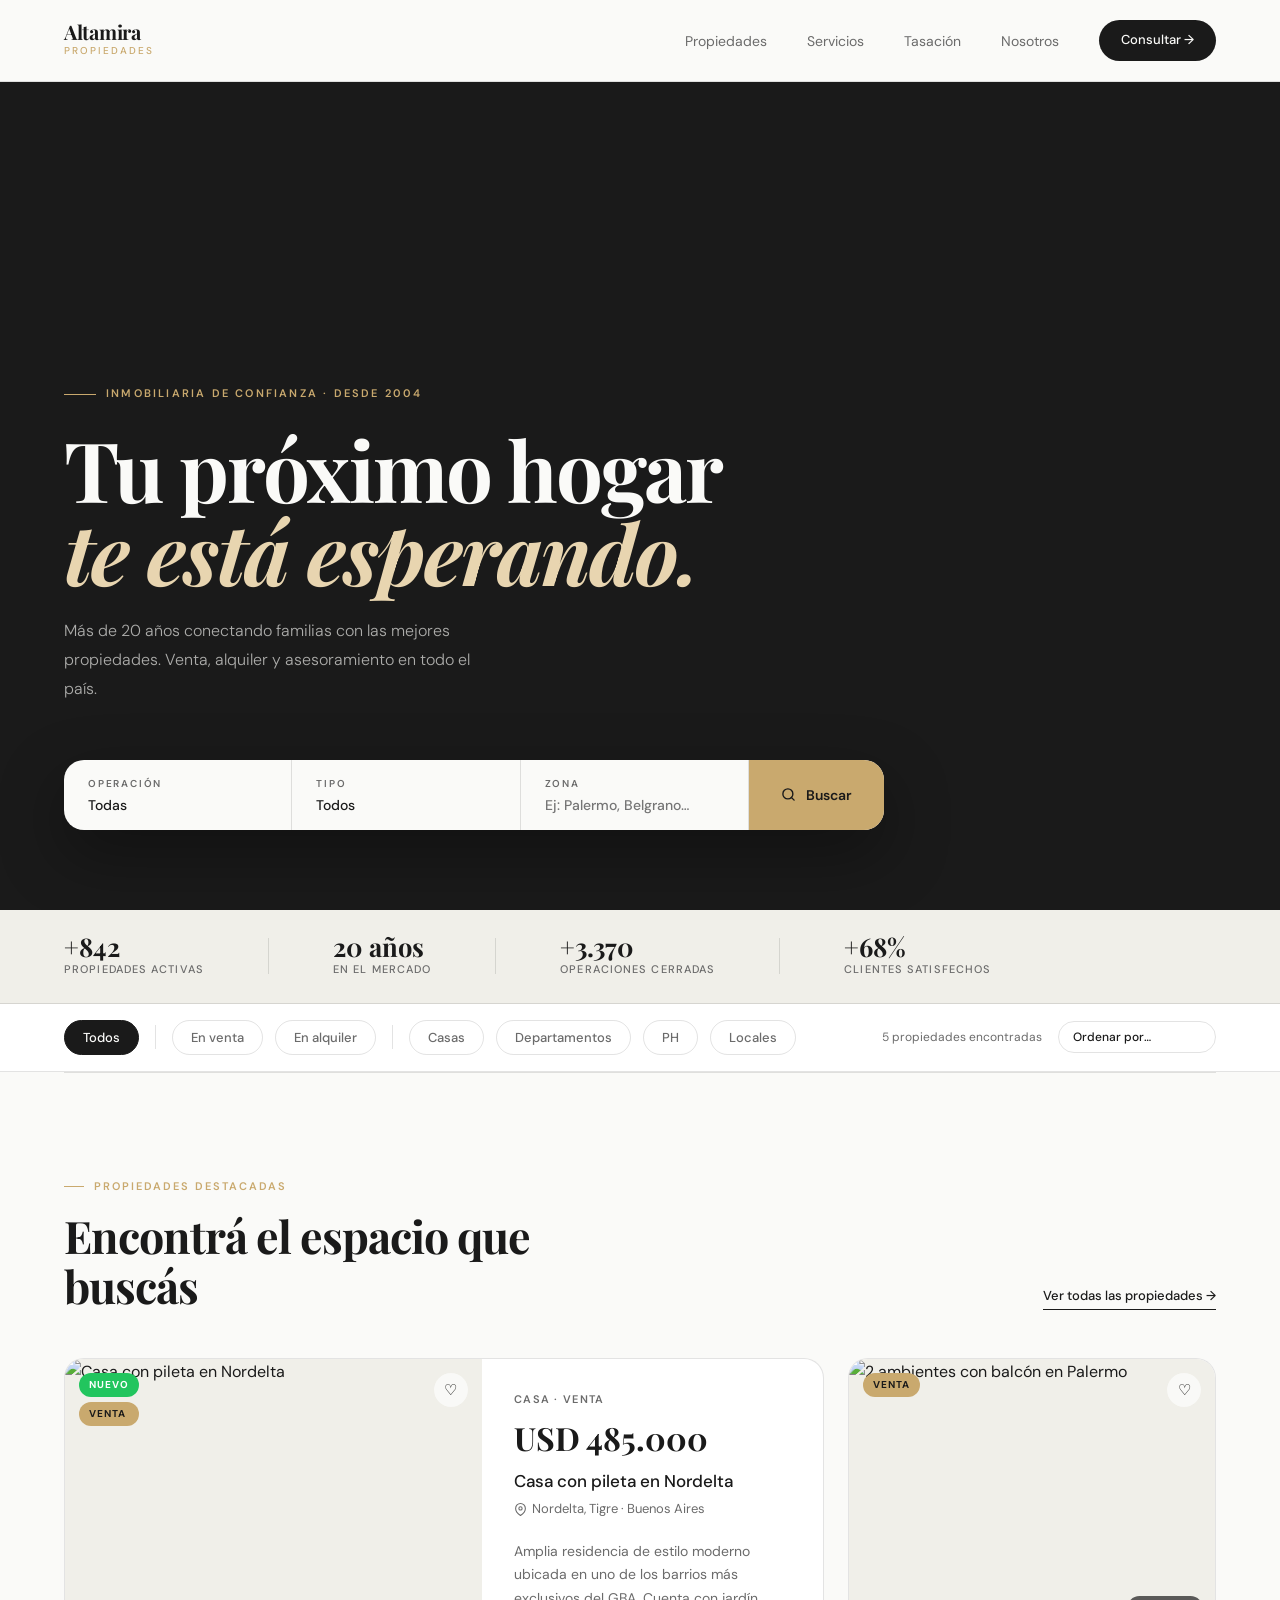
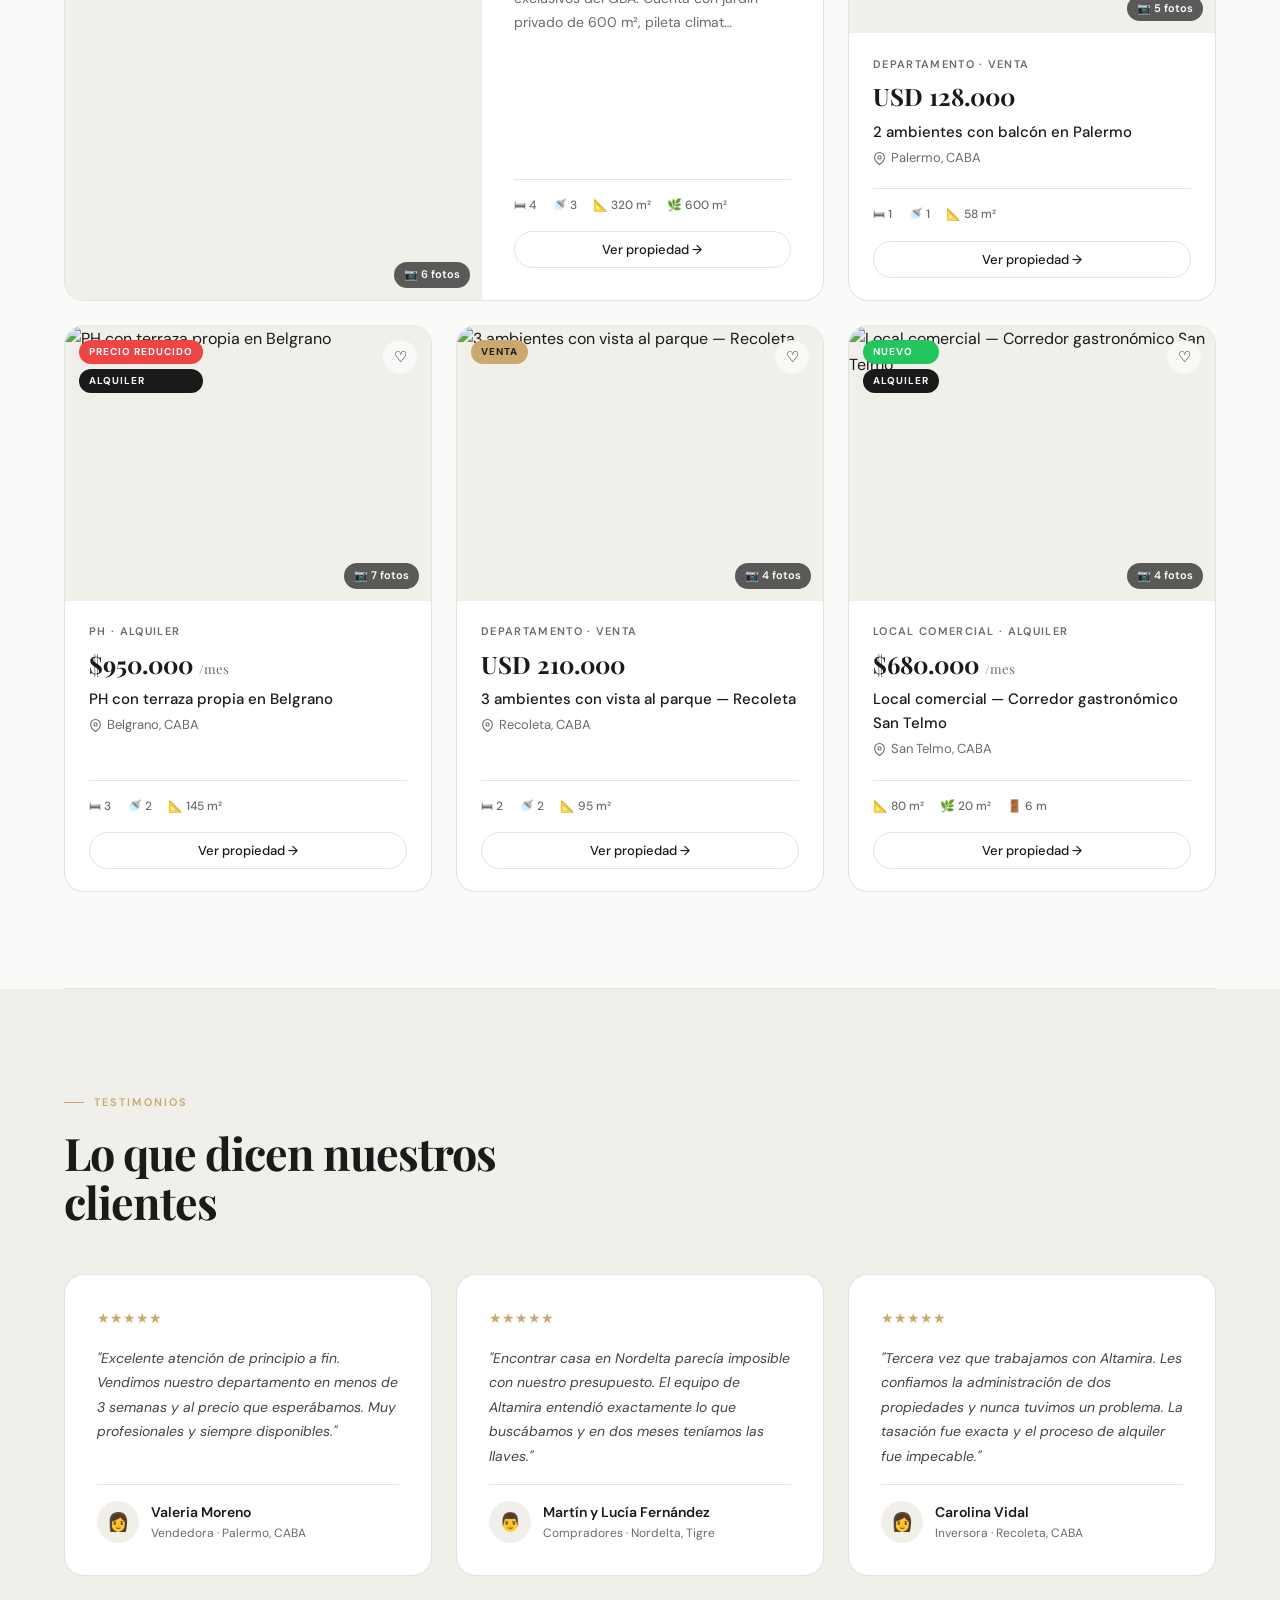
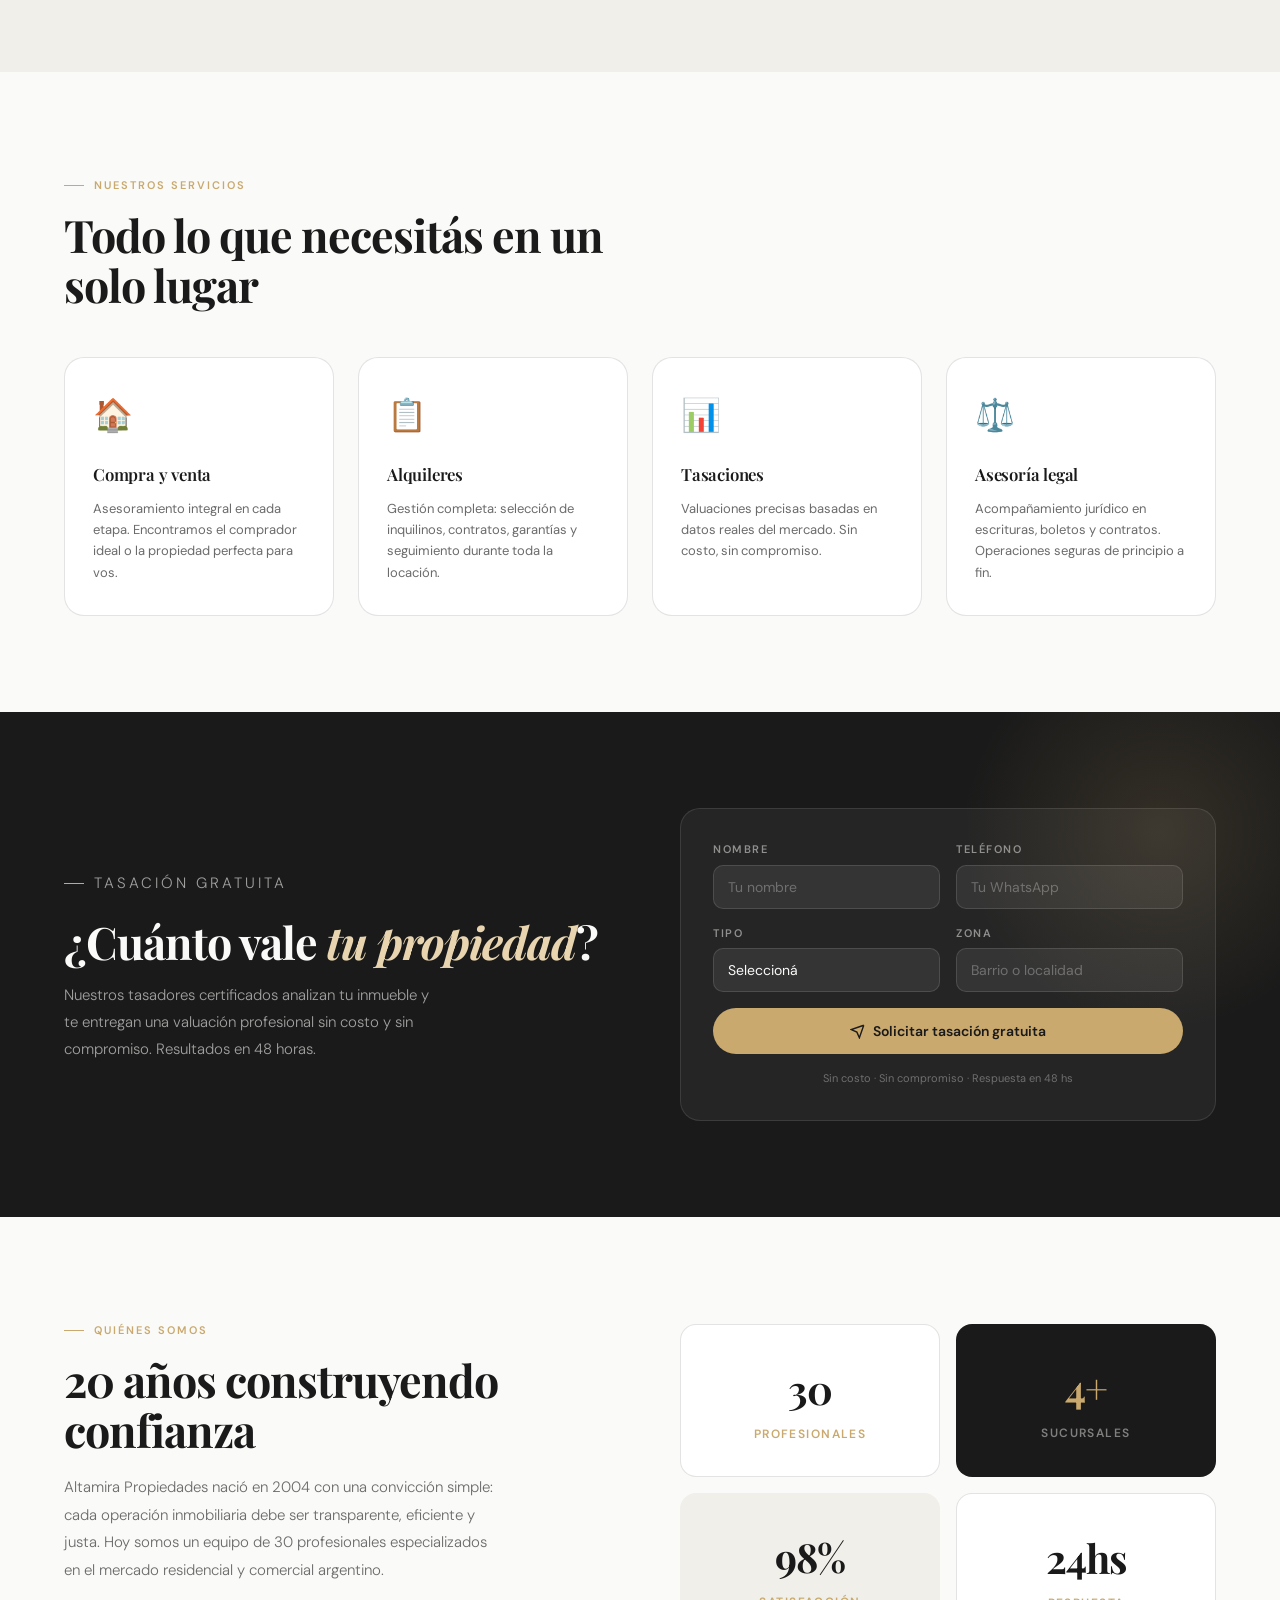
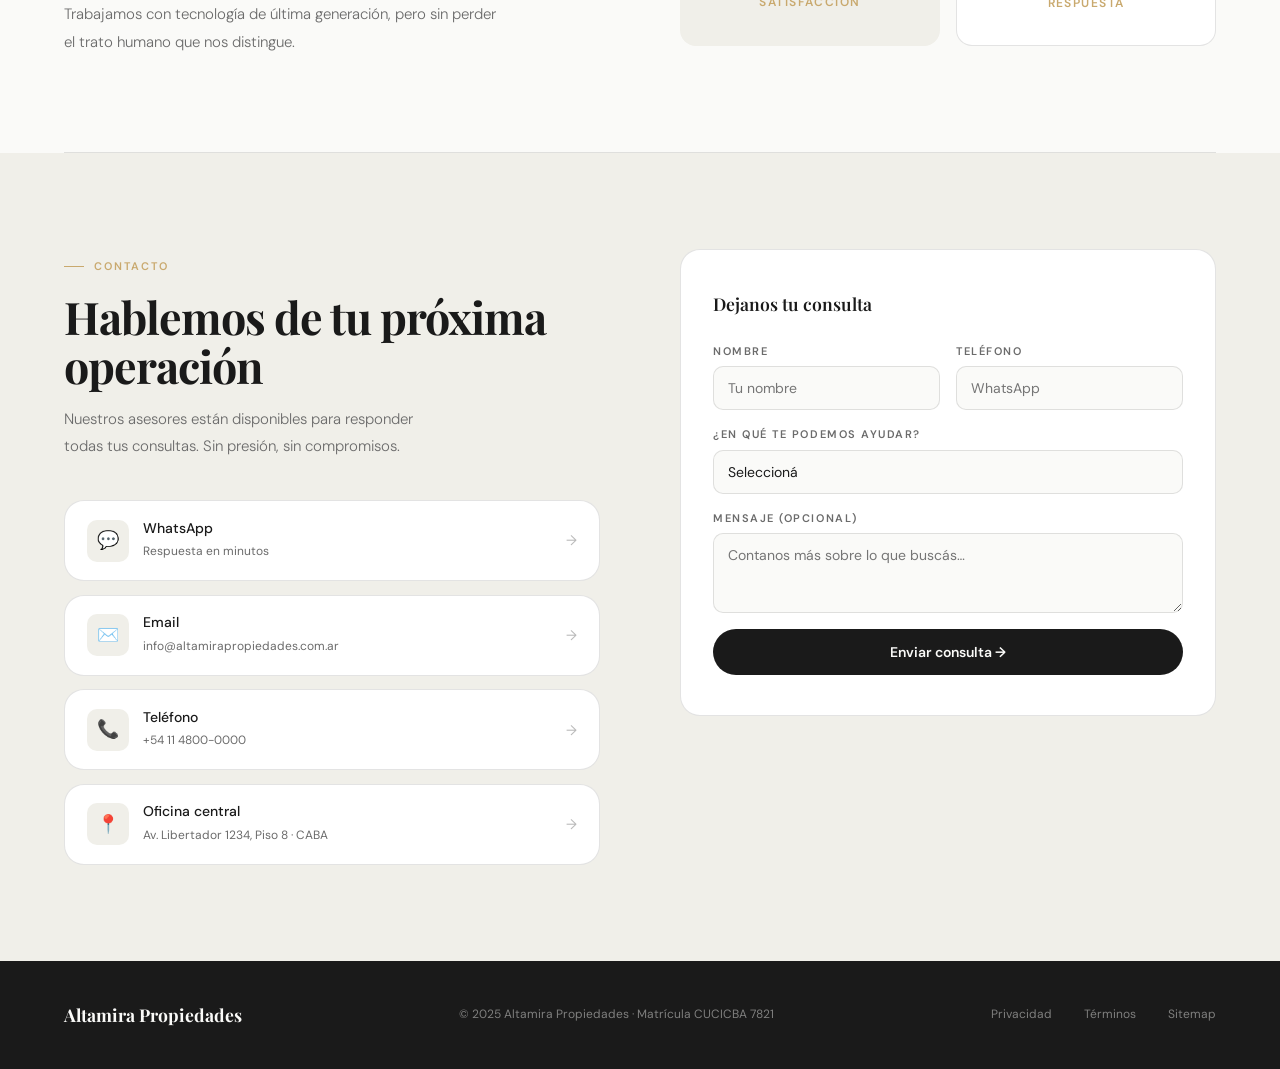
==== commit 30189c35: "mejora general" ====
--- a/index.html
+++ b/index.html
@@ -4,6 +4,7 @@
   <meta charset="UTF-8">
   <meta name="viewport" content="width=device-width, initial-scale=1.0">
   <meta name="theme-color" content="#1A1A1A">
+  <meta name="color-scheme" content="light">
   <title>Altamira Propiedades · Bienes Raíces</title>
   <link rel="icon" type="image/svg+xml" href="data:image/svg+xml,%3Csvg xmlns='http://www.w3.org/2000/svg' viewBox='0 0 100 100'%3E%3Crect width='100' height='100' rx='16' fill='%231A1A1A'/%3E%3Ctext x='50' y='68' font-family='Georgia,serif' font-size='52' font-weight='700' fill='%23C9A96E' text-anchor='middle'%3EA%3C/text%3E%3C/svg%3E">
   <meta name="description" content="Altamira Propiedades — Compra, venta y alquiler de inmuebles premium. Más de 20 años de experiencia.">
@@ -43,7 +44,13 @@
 
 <!-- HERO -->
 <section class="hero" aria-label="Inicio">
-  <div class="hero-bg" role="img" aria-label="Casa moderna con jardín"></div>
+  <div class="hero-bg-track" role="img" aria-label="Propiedades de Altamira">
+    <div class="hero-bg activa" style="background-image:url('https://images.unsplash.com/photo-1600596542815-ffad4c1539a9?w=1600&auto=format&fit=crop&q=80')"></div>
+    <div class="hero-bg" style="background-image:url('https://images.unsplash.com/photo-1600585154340-be6161a56a0c?w=1600&auto=format&fit=crop&q=80')"></div>
+    <div class="hero-bg" style="background-image:url('https://images.unsplash.com/photo-1512917774080-9991f1c4c750?w=1600&auto=format&fit=crop&q=80')"></div>
+    <div class="hero-bg" style="background-image:url('https://images.unsplash.com/photo-1600607687939-ce8a6c25118c?w=1600&auto=format&fit=crop&q=80')"></div>
+  </div>
+  <div class="hero-overlay" aria-hidden="true"></div>
   <p class="hero-eyebrow fade-up">Inmobiliaria de confianza · Desde 2004</p>
   <h1 class="fade-up">Tu próximo hogar<br><em>te está esperando.</em></h1>
   <p class="hero-sub fade-up">Más de 20 años conectando familias con las mejores propiedades. Venta, alquiler y asesoramiento en todo el país.</p>
@@ -793,6 +800,37 @@
   fadeObserver.observe(el);
 });
 
+/* ══════ HERO: ROTACIÓN AUTOMÁTICA ══════ */
+(function () {
+  const slides = document.querySelectorAll('.hero-bg');
+  if (slides.length < 2) return;
+  const reduce = window.matchMedia('(prefers-reduced-motion: reduce)').matches;
+  if (reduce) return; // si el usuario pidió menos movimiento, dejamos la primera fija
+
+  let idx = 0;
+  let timer = null;
+
+  function siguiente() {
+    slides[idx].classList.remove('activa');
+    idx = (idx + 1) % slides.length;
+    slides[idx].classList.add('activa');
+  }
+  function iniciar() {
+    if (timer) return;
+    timer = setInterval(siguiente, 6000);
+  }
+  function pausar() {
+    clearInterval(timer);
+    timer = null;
+  }
+
+  iniciar();
+  // pausa si el usuario cambia de pestaña (ahorra recursos, evita saltos raros al volver)
+  document.addEventListener('visibilitychange', () => {
+    document.hidden ? pausar() : iniciar();
+  });
+})();
+
 /* ══════ INIT ══════ */
 // simular carga realista con skeletons
 setTimeout(renderCards, 900);
--- a/inmobiliaria.css
+++ b/inmobiliaria.css
@@ -9,6 +9,13 @@
   --gris-borde:rgba(26,26,26,0.12);--radio:12px;--radio-lg:20px;
   --sombra-hover:0 24px 64px rgba(0,0,0,0.13);--trans:0.25s ease;
 }
+
+/* El sitio es 100% claro (textos oscuros sobre fondos claros). Sin esto,
+   cuando el celu/PC del usuario está en modo oscuro, el navegador le pinta
+   fondo oscuro nativo a selects/inputs pero el texto sigue siendo negro
+   (definido más abajo) → texto negro sobre fondo negro, ilegible.
+   color-scheme:light le avisa al navegador "no toques los controles". */
+html{color-scheme:light}
 
 body{font-family:'DM Sans',sans-serif;background:var(--blanco);color:var(--negro);line-height:1.6;overflow-x:hidden}
 
@@ -39,15 +46,18 @@
 
 /* ── HERO ── */
 .hero{min-height:92vh;display:flex;flex-direction:column;justify-content:flex-end;padding:0 4rem 5rem;position:relative;overflow:hidden;background:var(--negro)}
-.hero-bg{position:absolute;inset:0;background:linear-gradient(to bottom,rgba(26,26,26,0.3) 0%,rgba(26,26,26,0.72) 65%,rgba(26,26,26,0.96) 100%),url('https://images.unsplash.com/photo-1600596542815-ffad4c1539a9?w=1600&auto=format&fit=crop&q=80') center/cover no-repeat;z-index:0}
-.hero-eyebrow{position:relative;z-index:1;display:inline-flex;align-items:center;gap:10px;font-size:11px;font-weight:600;letter-spacing:0.2em;text-transform:uppercase;color:var(--dorado);margin-bottom:1.5rem}
+.hero-bg-track{position:absolute;inset:0;z-index:0}
+.hero-bg{position:absolute;inset:0;background-size:cover;background-position:center;opacity:0;transition:opacity 1.6s ease}
+.hero-bg.activa{opacity:1}
+.hero-overlay{position:absolute;inset:0;background:linear-gradient(to bottom,rgba(26,26,26,0.3) 0%,rgba(26,26,26,0.72) 65%,rgba(26,26,26,0.96) 100%);z-index:1;pointer-events:none}
+.hero-eyebrow{position:relative;z-index:2;display:inline-flex;align-items:center;gap:10px;font-size:11px;font-weight:600;letter-spacing:0.2em;text-transform:uppercase;color:var(--dorado);margin-bottom:1.5rem}
 .hero-eyebrow::before{content:'';display:block;width:32px;height:1px;background:var(--dorado)}
-.hero h1{position:relative;z-index:1;font-family:'Playfair Display',serif;font-size:clamp(3rem,6.5vw,6.5rem);font-weight:700;line-height:1;letter-spacing:-2px;color:var(--blanco);max-width:800px;margin-bottom:1.5rem}
+.hero h1{position:relative;z-index:2;font-family:'Playfair Display',serif;font-size:clamp(3rem,6.5vw,6.5rem);font-weight:700;line-height:1;letter-spacing:-2px;color:var(--blanco);max-width:800px;margin-bottom:1.5rem}
 .hero h1 em{font-style:italic;color:var(--dorado-claro)}
-.hero-sub{position:relative;z-index:1;font-size:16px;font-weight:300;color:rgba(250,250,248,0.65);max-width:420px;line-height:1.8;margin-bottom:3.5rem}
+.hero-sub{position:relative;z-index:2;font-size:16px;font-weight:300;color:rgba(250,250,248,0.65);max-width:420px;line-height:1.8;margin-bottom:3.5rem}
 
 /* buscador */
-.hero-search{position:relative;z-index:1;display:flex;background:var(--blanco);border-radius:var(--radio-lg);overflow:hidden;max-width:820px;box-shadow:0 24px 64px rgba(0,0,0,0.35)}
+.hero-search{position:relative;z-index:2;display:flex;background:var(--blanco);border-radius:var(--radio-lg);overflow:hidden;max-width:820px;box-shadow:0 24px 64px rgba(0,0,0,0.35)}
 .search-group{display:flex;flex-direction:column;padding:1rem 1.5rem;flex:1;border-right:1px solid var(--gris-borde);min-width:0}
 .search-label{font-size:10px;font-weight:600;letter-spacing:0.18em;text-transform:uppercase;color:var(--gris);margin-bottom:4px}
 .search-group select,.search-group input{border:none;outline:none;background:transparent;font-family:'DM Sans',sans-serif;font-size:14px;font-weight:500;color:var(--negro);width:100%;appearance:none;-webkit-appearance:none}
@@ -341,5 +351,6 @@
 }
 @media(prefers-reduced-motion:reduce){
   .fade-up{transition:none;opacity:1;transform:none}
+  .hero-bg{transition:none}
   *{animation-duration:.01ms!important;transition-duration:.01ms!important}
 }
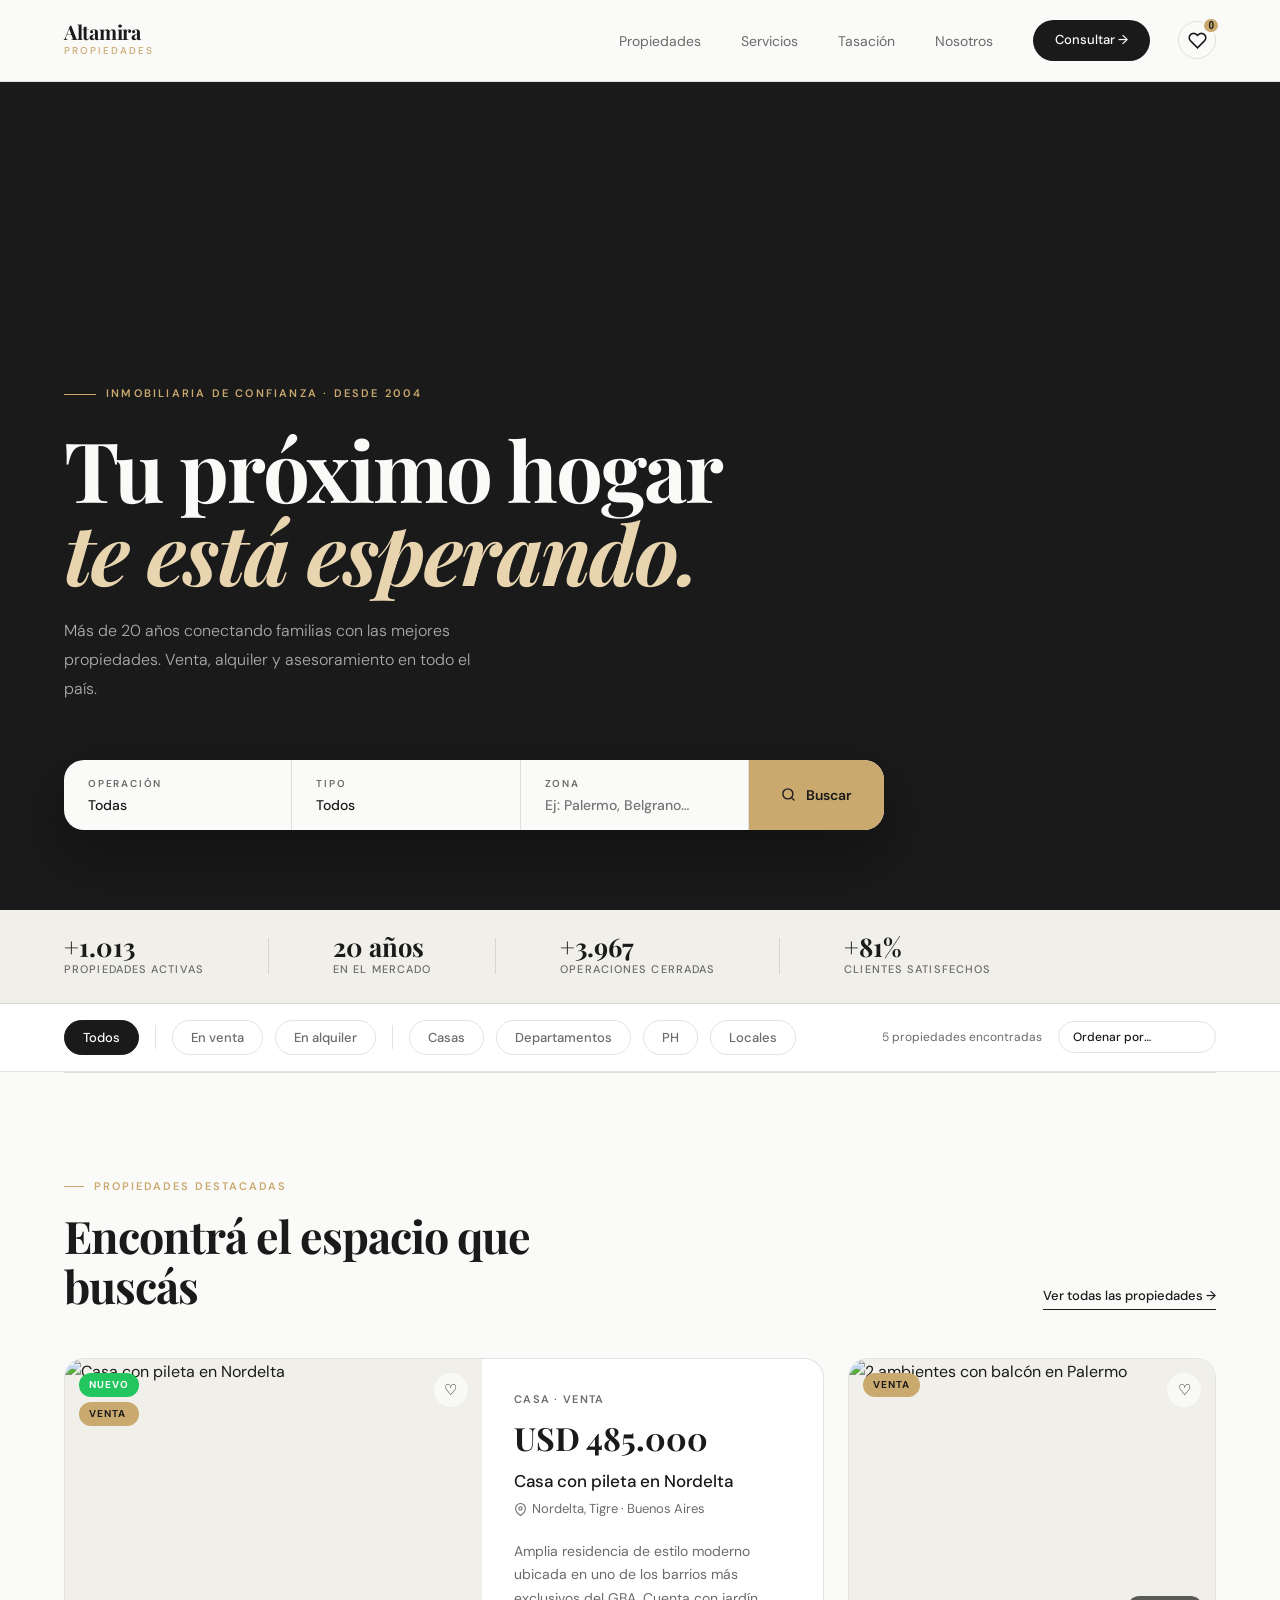
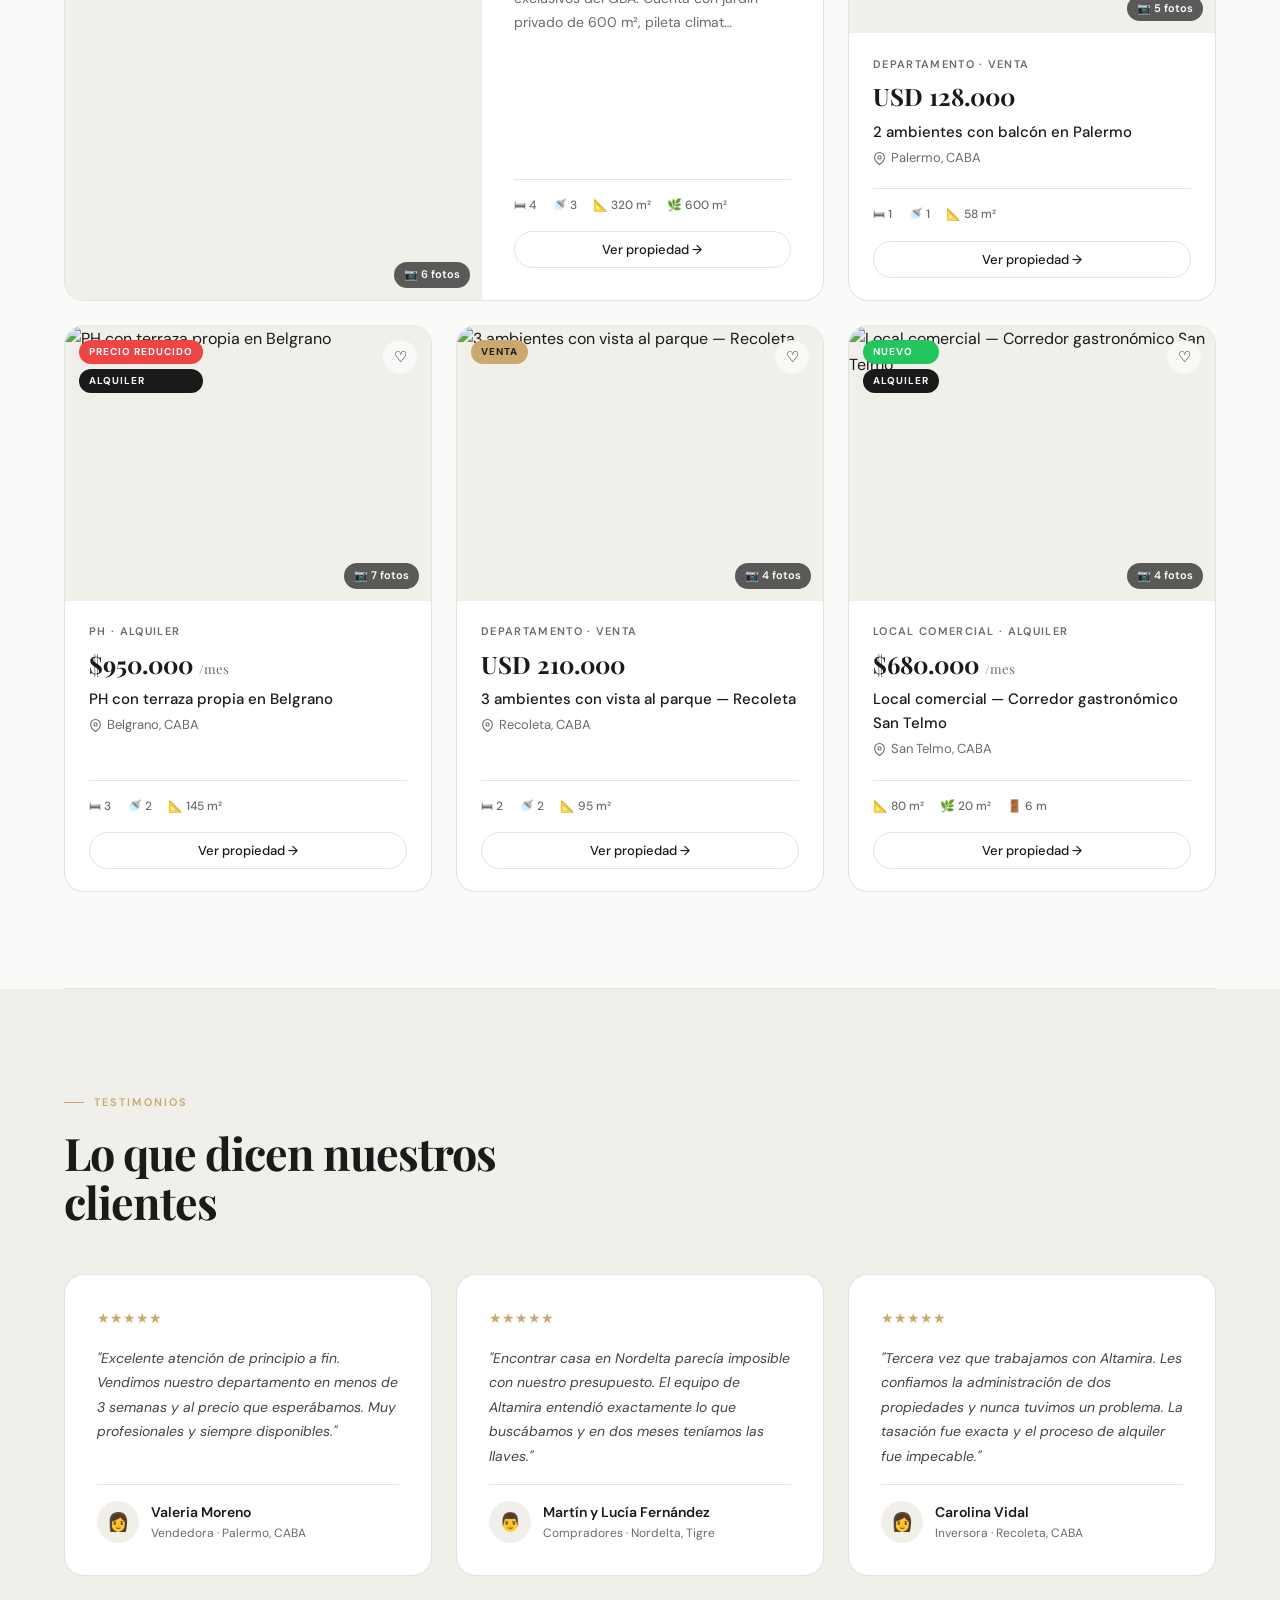
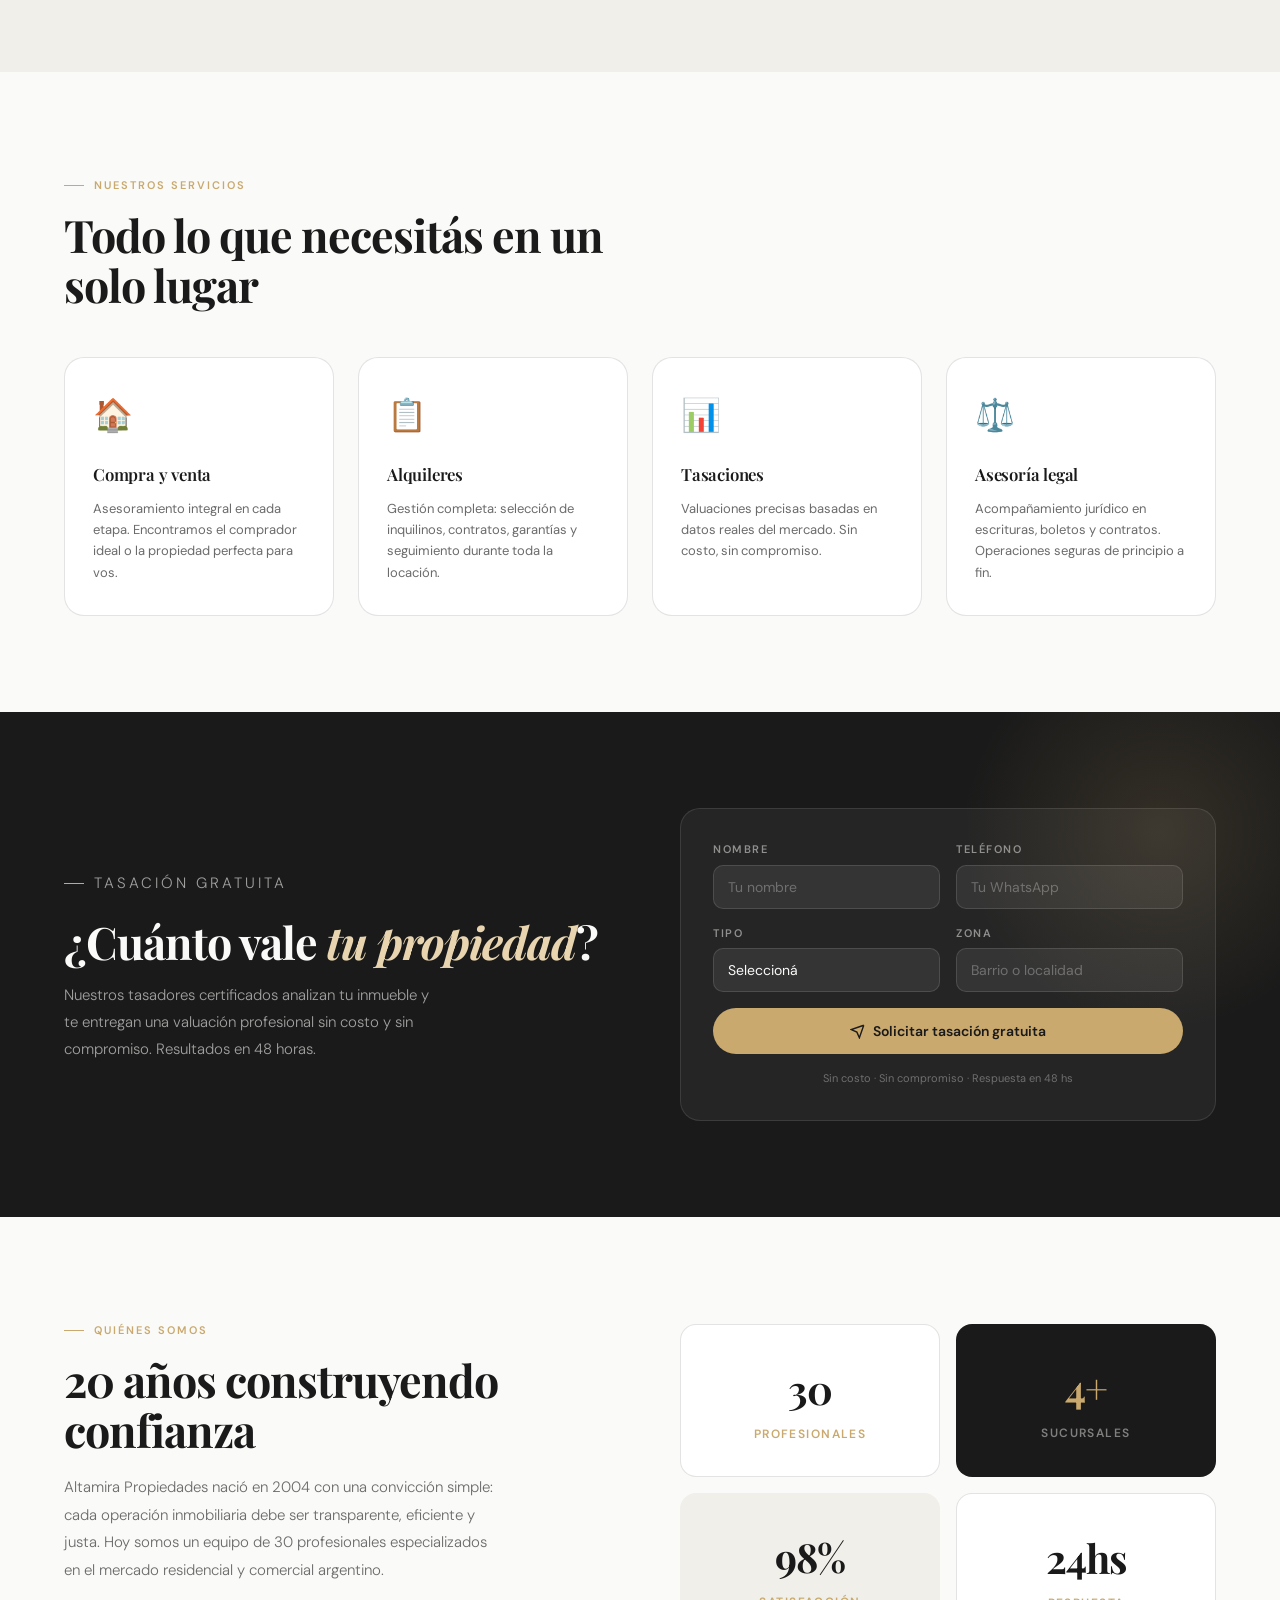
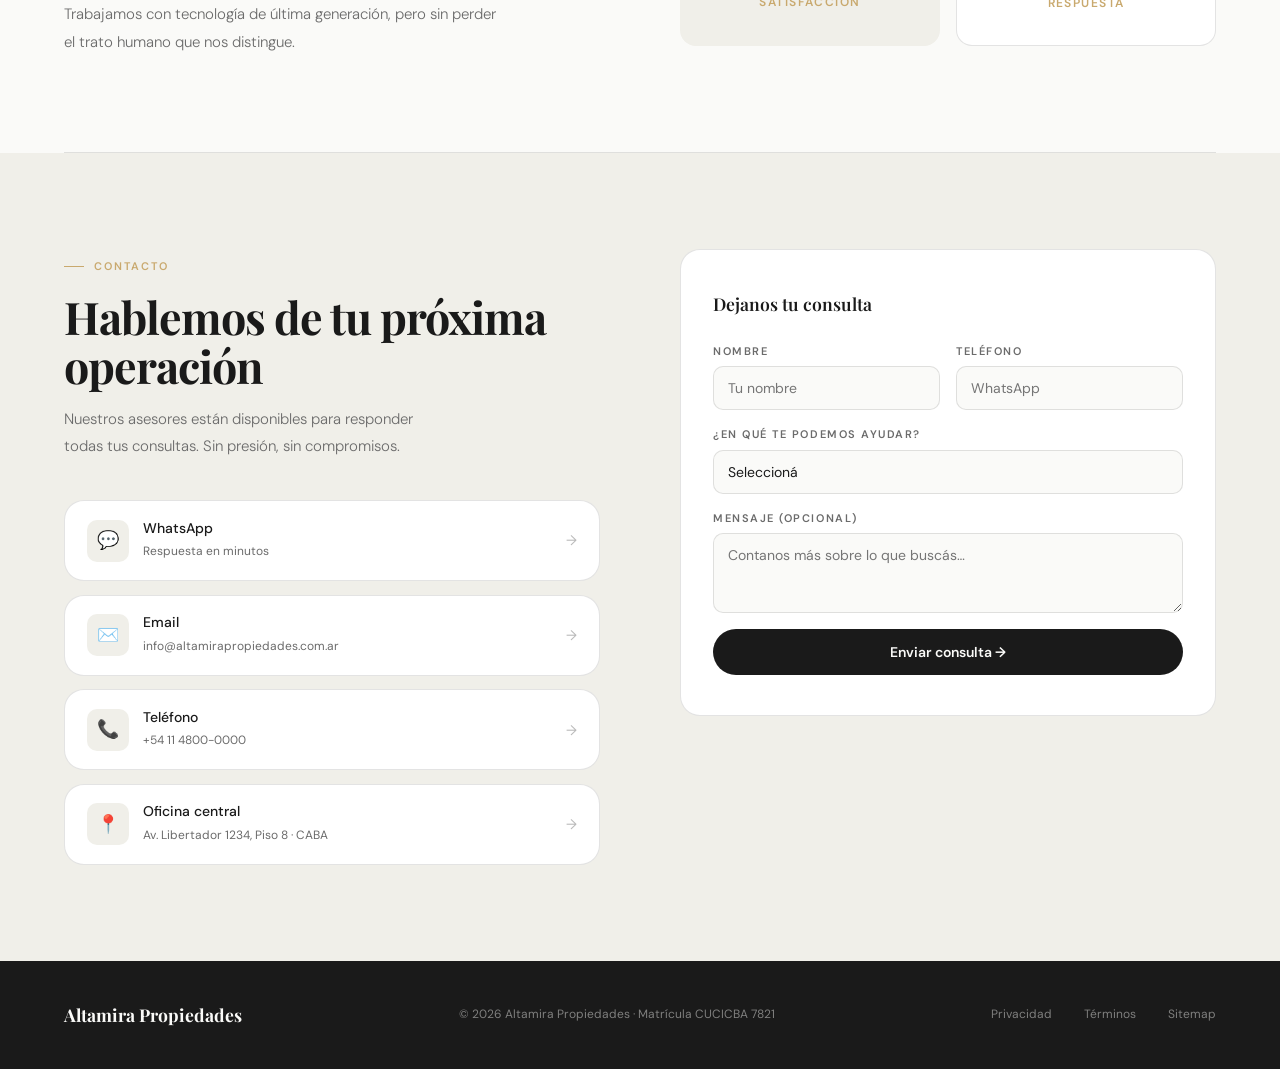
==== commit 31bf6ed8: "mejora y adicionamiento de cosas" ====
--- a/index.html
+++ b/index.html
@@ -8,6 +8,42 @@
   <title>Altamira Propiedades · Bienes Raíces</title>
   <link rel="icon" type="image/svg+xml" href="data:image/svg+xml,%3Csvg xmlns='http://www.w3.org/2000/svg' viewBox='0 0 100 100'%3E%3Crect width='100' height='100' rx='16' fill='%231A1A1A'/%3E%3Ctext x='50' y='68' font-family='Georgia,serif' font-size='52' font-weight='700' fill='%23C9A96E' text-anchor='middle'%3EA%3C/text%3E%3C/svg%3E">
   <meta name="description" content="Altamira Propiedades — Compra, venta y alquiler de inmuebles premium. Más de 20 años de experiencia.">
+  <link rel="canonical" href="https://www.altamirapropiedades.com.ar/">
+
+  <!-- Open Graph / previews en WhatsApp, Instagram, Facebook -->
+  <meta property="og:type" content="website">
+  <meta property="og:site_name" content="Altamira Propiedades">
+  <meta property="og:title" content="Altamira Propiedades · Bienes Raíces">
+  <meta property="og:description" content="Compra, venta y alquiler de inmuebles premium en Buenos Aires. Más de 20 años de experiencia.">
+  <meta property="og:url" content="https://www.altamirapropiedades.com.ar/">
+  <meta property="og:image" content="https://images.unsplash.com/photo-1600596542815-ffad4c1539a9?w=1200&auto=format&fit=crop&q=80">
+  <meta property="og:locale" content="es_AR">
+
+  <!-- Twitter Card -->
+  <meta name="twitter:card" content="summary_large_image">
+  <meta name="twitter:title" content="Altamira Propiedades · Bienes Raíces">
+  <meta name="twitter:description" content="Compra, venta y alquiler de inmuebles premium en Buenos Aires. Más de 20 años de experiencia.">
+  <meta name="twitter:image" content="https://images.unsplash.com/photo-1600596542815-ffad4c1539a9?w=1200&auto=format&fit=crop&q=80">
+
+  <!-- Datos estructurados para Google -->
+  <script type="application/ld+json">
+  {
+    "@context": "https://schema.org",
+    "@type": "RealEstateAgent",
+    "name": "Altamira Propiedades",
+    "image": "https://images.unsplash.com/photo-1600596542815-ffad4c1539a9?w=1200&auto=format&fit=crop&q=80",
+    "url": "https://www.altamirapropiedades.com.ar/",
+    "telephone": "+54-11-4800-0000",
+    "priceRange": "$$",
+    "address": {
+      "@type": "PostalAddress",
+      "streetAddress": "Av. Libertador 1234, Piso 8",
+      "addressLocality": "Ciudad Autónoma de Buenos Aires",
+      "addressRegion": "CABA",
+      "addressCountry": "AR"
+    }
+  }
+  </script>
   <link rel="preconnect" href="https://fonts.googleapis.com">
   <link rel="preconnect" href="https://fonts.gstatic.com" crossorigin>
   <link href="https://fonts.googleapis.com/css2?family=Playfair+Display:ital,wght@0,400;0,600;0,700;1,400;1,700&family=DM+Sans:wght@300;400;500;600&display=swap" rel="stylesheet">
@@ -21,16 +57,22 @@
     <span class="nav-logo-name">Altamira</span>
     <span class="nav-logo-tag">Propiedades</span>
   </a>
-  <ul class="nav-links" id="navLinks">
-    <li><a href="#propiedades" class="activo">Propiedades</a></li>
-    <li><a href="#servicios">Servicios</a></li>
-    <li><a href="#tasacion">Tasación</a></li>
-    <li><a href="#nosotros">Nosotros</a></li>
-    <li><a href="#contacto" class="nav-cta">Consultar →</a></li>
-  </ul>
-  <button class="nav-ham" id="navHam" aria-label="Abrir menú" aria-expanded="false">
-    <span></span><span></span><span></span>
-  </button>
+  <div class="nav-right">
+    <ul class="nav-links" id="navLinks">
+      <li><a href="#propiedades" class="activo">Propiedades</a></li>
+      <li><a href="#servicios">Servicios</a></li>
+      <li><a href="#tasacion">Tasación</a></li>
+      <li><a href="#nosotros">Nosotros</a></li>
+      <li><a href="#contacto" class="nav-cta">Consultar →</a></li>
+    </ul>
+    <button class="nav-guardadas-btn" id="navGuardadasBtn" aria-label="Ver propiedades guardadas" aria-haspopup="dialog">
+      <svg width="19" height="19" viewBox="0 0 24 24" fill="none" stroke="currentColor" stroke-width="2" aria-hidden="true"><path d="M20.84 4.61a5.5 5.5 0 0 0-7.78 0L12 5.67l-1.06-1.06a5.5 5.5 0 0 0-7.78 7.78l1.06 1.06L12 21.23l7.78-7.78 1.06-1.06a5.5 5.5 0 0 0 0-7.78z"/></svg>
+      <span class="nav-guardadas-count" id="navGuardadasCount" hidden>0</span>
+    </button>
+    <button class="nav-ham" id="navHam" aria-label="Abrir menú" aria-expanded="false">
+      <span></span><span></span><span></span>
+    </button>
+  </div>
 </nav>
 
 <!-- MENÚ MOBILE -->
@@ -44,11 +86,11 @@
 
 <!-- HERO -->
 <section class="hero" aria-label="Inicio">
-  <div class="hero-bg-track" role="img" aria-label="Propiedades de Altamira">
+  <div class="hero-bg-track" aria-hidden="true">
     <div class="hero-bg activa" style="background-image:url('https://images.unsplash.com/photo-1600596542815-ffad4c1539a9?w=1600&auto=format&fit=crop&q=80')"></div>
-    <div class="hero-bg" style="background-image:url('https://images.unsplash.com/photo-1600585154340-be6161a56a0c?w=1600&auto=format&fit=crop&q=80')"></div>
-    <div class="hero-bg" style="background-image:url('https://images.unsplash.com/photo-1512917774080-9991f1c4c750?w=1600&auto=format&fit=crop&q=80')"></div>
-    <div class="hero-bg" style="background-image:url('https://images.unsplash.com/photo-1600607687939-ce8a6c25118c?w=1600&auto=format&fit=crop&q=80')"></div>
+    <div class="hero-bg" data-src="https://images.unsplash.com/photo-1600585154340-be6161a56a0c?w=1600&auto=format&fit=crop&q=80"></div>
+    <div class="hero-bg" data-src="https://images.unsplash.com/photo-1512917774080-9991f1c4c750?w=1600&auto=format&fit=crop&q=80"></div>
+    <div class="hero-bg" data-src="https://images.unsplash.com/photo-1600607687939-ce8a6c25118c?w=1600&auto=format&fit=crop&q=80"></div>
   </div>
   <div class="hero-overlay" aria-hidden="true"></div>
   <p class="hero-eyebrow fade-up">Inmobiliaria de confianza · Desde 2004</p>
@@ -212,8 +254,8 @@
   </div>
   <form class="tasacion-form" aria-label="Formulario de tasación" onsubmit="return false">
     <div class="form-row">
-      <div class="form-group"><label for="t-nombre">Nombre</label><input type="text" id="t-nombre" placeholder="Tu nombre" autocomplete="given-name"></div>
-      <div class="form-group"><label for="t-tel">Teléfono</label><input type="tel" id="t-tel" placeholder="Tu WhatsApp" autocomplete="tel"></div>
+      <div class="form-group"><label for="t-nombre">Nombre</label><input type="text" id="t-nombre" placeholder="Tu nombre" autocomplete="given-name" required></div>
+      <div class="form-group"><label for="t-tel">Teléfono</label><input type="tel" id="t-tel" placeholder="Tu WhatsApp" autocomplete="tel" required></div>
     </div>
     <div class="form-row">
       <div class="form-group"><label for="t-tipo">Tipo</label><select id="t-tipo"><option value="">Seleccioná</option><option>Departamento</option><option>Casa</option><option>PH</option><option>Local</option><option>Terreno</option></select></div>
@@ -254,15 +296,15 @@
       <a href="https://wa.me/5491100000000?text=Hola%2C%20me%20interesa%20una%20propiedad" class="contacto-link" target="_blank" rel="noopener"><div class="cl-icon">💬</div><div class="cl-texto"><span class="cl-label">WhatsApp</span><span class="cl-val">Respuesta en minutos</span></div><span class="cl-arrow">→</span></a>
       <a href="mailto:info@altamirapropiedades.com.ar" class="contacto-link"><div class="cl-icon">✉️</div><div class="cl-texto"><span class="cl-label">Email</span><span class="cl-val">info@altamirapropiedades.com.ar</span></div><span class="cl-arrow">→</span></a>
       <a href="tel:+541148000000" class="contacto-link"><div class="cl-icon">📞</div><div class="cl-texto"><span class="cl-label">Teléfono</span><span class="cl-val">+54 11 4800-0000</span></div><span class="cl-arrow">→</span></a>
-      <a href="https://maps.google.com" class="contacto-link" target="_blank" rel="noopener"><div class="cl-icon">📍</div><div class="cl-texto"><span class="cl-label">Oficina central</span><span class="cl-val">Av. Libertador 1234, Piso 8 · CABA</span></div><span class="cl-arrow">→</span></a>
+      <a href="https://www.google.com/maps?q=Av.+Libertador+1234,+CABA" class="contacto-link" target="_blank" rel="noopener"><div class="cl-icon">📍</div><div class="cl-texto"><span class="cl-label">Oficina central</span><span class="cl-val">Av. Libertador 1234, Piso 8 · CABA</span></div><span class="cl-arrow">→</span></a>
     </div>
   </div>
   <div class="contacto-form-box fade-up">
     <p class="contacto-form-titulo">Dejanos tu consulta</p>
     <form class="contacto-form" onsubmit="return false" aria-label="Formulario de contacto">
       <div class="cf-row">
-        <div class="cf-group"><label for="c-nombre">Nombre</label><input type="text" id="c-nombre" placeholder="Tu nombre" autocomplete="given-name"></div>
-        <div class="cf-group"><label for="c-tel">Teléfono</label><input type="tel" id="c-tel" placeholder="WhatsApp" autocomplete="tel"></div>
+        <div class="cf-group"><label for="c-nombre">Nombre</label><input type="text" id="c-nombre" placeholder="Tu nombre" autocomplete="given-name" required></div>
+        <div class="cf-group"><label for="c-tel">Teléfono</label><input type="tel" id="c-tel" placeholder="WhatsApp" autocomplete="tel" required></div>
       </div>
       <div class="cf-group"><label for="c-asunto">¿En qué te podemos ayudar?</label><select id="c-asunto"><option value="">Seleccioná</option><option>Quiero comprar</option><option>Quiero vender</option><option>Quiero alquilar</option><option>Solicitar tasación</option><option>Otro</option></select></div>
       <div class="cf-group"><label for="c-msg">Mensaje (opcional)</label><textarea id="c-msg" rows="3" placeholder="Contanos más sobre lo que buscás…"></textarea></div>
@@ -274,7 +316,7 @@
 <!-- FOOTER -->
 <footer>
   <a href="#" class="footer-logo">Altamira Propiedades</a>
-  <p>© 2025 Altamira Propiedades · Matrícula CUCICBA 7821</p>
+  <p>© <span id="footerAno"></span> Altamira Propiedades · Matrícula CUCICBA 7821</p>
   <ul class="footer-links"><li><a href="#">Privacidad</a></li><li><a href="#">Términos</a></li><li><a href="#">Sitemap</a></li></ul>
 </footer>
 
@@ -320,8 +362,8 @@
         <!-- formulario de consulta por la propiedad -->
         <p class="modal-form-titulo">Consultar por esta propiedad</p>
         <form class="modal-form" id="modalForm" onsubmit="return false" aria-label="Consulta por la propiedad">
-          <input type="text" placeholder="Tu nombre" id="mf-nombre" autocomplete="given-name">
-          <input type="tel" placeholder="Tu WhatsApp" id="mf-tel" autocomplete="tel">
+          <input type="text" placeholder="Tu nombre" id="mf-nombre" autocomplete="given-name" required>
+          <input type="tel" placeholder="Tu WhatsApp" id="mf-tel" autocomplete="tel" required>
           <textarea rows="2" placeholder="¿Qué querés saber?" id="mf-msg"></textarea>
           <button type="submit" class="modal-form-submit" id="mf-submit">
             <svg width="14" height="14" viewBox="0 0 24 24" fill="none" stroke="currentColor" stroke-width="2.2" aria-hidden="true"><polyline points="22 2 15 22 11 13 2 9 22 2"/></svg>
@@ -344,6 +386,22 @@
         <a class="modal-tel-btn" href="tel:+541148000000">📞 Llamar ahora</a>
         <button class="modal-compartir" id="modalCompartir">🔗 Copiar enlace</button>
       </div>
+    </div>
+  </div>
+</div>
+
+<!-- PANEL DE GUARDADAS -->
+<div class="guardadas-overlay" id="guardadasOverlay" role="dialog" aria-modal="true" aria-labelledby="guardadasTitulo" aria-hidden="true">
+  <div class="guardadas-box">
+    <div class="guardadas-header">
+      <h2 id="guardadasTitulo">Propiedades guardadas</h2>
+      <button class="guardadas-close" id="guardadasClose" aria-label="Cerrar">✕</button>
+    </div>
+    <div class="guardadas-lista" id="guardadasLista"></div>
+    <div class="guardadas-vacio" id="guardadasVacio">
+      <p class="guardadas-vacio-icono">♡</p>
+      <p class="guardadas-vacio-titulo">Todavía no guardaste ninguna</p>
+      <p class="guardadas-vacio-texto">Tocá el corazón en cualquier propiedad para sumarla acá y comparar tus opciones más fácil.</p>
     </div>
   </div>
 </div>
@@ -439,6 +497,101 @@
   }
 };
 
+/* ══════ FAVORITOS (localStorage) ══════ */
+function getFavoritos() {
+  try { return JSON.parse(localStorage.getItem('altamira_favoritos')) || []; }
+  catch { return []; }
+}
+function setFavoritos(arr) {
+  try { localStorage.setItem('altamira_favoritos', JSON.stringify(arr)); } catch {}
+}
+
+/* ══════ PANEL "PROPIEDADES GUARDADAS" ══════ */
+function actualizarContadorGuardadas() {
+  const n = getFavoritos().length;
+  const badge = document.getElementById('navGuardadasCount');
+  badge.textContent = n;
+  badge.hidden = n === 0;
+}
+
+function renderGuardadas() {
+  const ids = getFavoritos();
+  const lista = document.getElementById('guardadasLista');
+  const vacio = document.getElementById('guardadasVacio');
+  lista.innerHTML = '';
+
+  if (ids.length === 0) {
+    vacio.classList.add('visible');
+    return;
+  }
+  vacio.classList.remove('visible');
+
+  ids.forEach(id => {
+    const p = PROPS[id];
+    if (!p) return;
+    const item = document.createElement('div');
+    item.className = 'guardada-item';
+    item.innerHTML = `
+      <img class="guardada-img" src="${p.fotos[0]}" alt="${p.titulo}" tabindex="0" role="button" aria-label="Ver ${p.titulo}">
+      <div class="guardada-info" tabindex="0" role="button" aria-label="Ver ${p.titulo}">
+        <p class="guardada-tipo">${p.tipo}</p>
+        <p class="guardada-nombre">${p.titulo}</p>
+        <p class="guardada-precio">${p.precio}</p>
+      </div>
+      <button class="guardada-quitar" aria-label="Quitar ${p.titulo} de guardadas">✕</button>`;
+
+    const irAPropiedad = () => { cerrarGuardadas(); abrirModal(parseInt(id)); };
+    item.querySelector('.guardada-img').addEventListener('click', irAPropiedad);
+    item.querySelector('.guardada-info').addEventListener('click', irAPropiedad);
+    [item.querySelector('.guardada-img'), item.querySelector('.guardada-info')].forEach(el => {
+      el.addEventListener('keydown', e => {
+        if (e.key === 'Enter' || e.key === ' ') { e.preventDefault(); irAPropiedad(); }
+      });
+    });
+    item.querySelector('.guardada-quitar').addEventListener('click', () => {
+      setFavoritos(getFavoritos().filter(f => f !== id));
+      // sincronizar el corazón de la card en el listado principal, si está visible
+      const card = document.querySelector(`.prop-card[data-id="${id}"] .prop-fav`);
+      if (card) {
+        card.textContent = '♡';
+        card.style.color = '';
+        card.setAttribute('aria-label', 'Guardar propiedad');
+      }
+      actualizarContadorGuardadas();
+      renderGuardadas();
+    });
+    lista.appendChild(item);
+  });
+}
+
+function abrirGuardadas() {
+  renderGuardadas();
+  const overlay = document.getElementById('guardadasOverlay');
+  overlay.classList.add('abierto');
+  overlay.removeAttribute('aria-hidden');
+  guardadasScrollY = window.scrollY;
+  document.body.style.position = 'fixed';
+  document.body.style.top = `-${guardadasScrollY}px`;
+  document.body.style.width = '100%';
+  guardadasUltimoFoco = document.activeElement;
+  document.getElementById('guardadasClose').focus();
+}
+function cerrarGuardadas() {
+  const overlay = document.getElementById('guardadasOverlay');
+  overlay.classList.remove('abierto');
+  overlay.setAttribute('aria-hidden', 'true');
+  document.body.style.cssText = '';
+  window.scrollTo(0, guardadasScrollY);
+  if (guardadasUltimoFoco) guardadasUltimoFoco.focus();
+}
+
+document.getElementById('navGuardadasBtn').addEventListener('click', abrirGuardadas);
+document.getElementById('guardadasClose').addEventListener('click', cerrarGuardadas);
+document.getElementById('guardadasOverlay').addEventListener('click', e => {
+  if (e.target.id === 'guardadasOverlay') cerrarGuardadas();
+});
+actualizarContadorGuardadas();
+
 /* ══════ RENDER CARDS ══════ */
 function renderCards() {
   const grid = document.getElementById('props-grid');
@@ -480,7 +633,7 @@
       <div class="prop-img">
         <img src="${p.fotos[0]}" alt="${p.titulo}" loading="${idx < 2 ? 'eager' : 'lazy'}">
         ${badges}
-        <button class="prop-fav" aria-label="Guardar en favoritos" onclick="event.stopPropagation()">♡</button>
+        <button class="prop-fav" aria-label="Guardar propiedad" onclick="event.stopPropagation()">♡</button>
         <span class="prop-img-count">📷 ${p.fotos.length} foto${p.fotos.length > 1 ? 's' : ''}</span>
       </div>
       <div class="prop-body">
@@ -505,13 +658,24 @@
     });
   });
 
-  // favoritos
+  // guardar / quitar de guardadas
+  const guardadas = getFavoritos();
   document.querySelectorAll('.prop-fav').forEach(btn => {
+    const cardId = btn.closest('.prop-card').dataset.id;
+    if (guardadas.includes(cardId)) {
+      btn.textContent = '♥';
+      btn.style.color = '#e53e3e';
+      btn.setAttribute('aria-label', 'Quitar de guardadas');
+    }
     btn.addEventListener('click', () => {
       const on = btn.textContent.trim() === '♥';
       btn.textContent = on ? '♡' : '♥';
       btn.style.color = on ? '' : '#e53e3e';
-      btn.setAttribute('aria-label', on ? 'Guardar en favoritos' : 'Quitar de favoritos');
+      btn.setAttribute('aria-label', on ? 'Guardar propiedad' : 'Quitar de guardadas');
+      let favs = getFavoritos();
+      favs = on ? favs.filter(f => f !== cardId) : [...favs, cardId];
+      setFavoritos(favs);
+      actualizarContadorGuardadas();
     });
   });
 
@@ -526,6 +690,7 @@
 
 /* ══════ MODAL ══════ */
 let fotoActual = 0, fotosActuales = [], scrollY = 0, ultimoFoco = null;
+let guardadasScrollY = 0, guardadasUltimoFoco = null;
 
 function abrirModal(id) {
   const p = PROPS[id];
@@ -551,7 +716,7 @@
   // mapa embed
   const q = encodeURIComponent(p.mapaQ);
   document.getElementById('modalMapa').src =
-    `https://www.google.com/maps/embed/v1/place?key=AIzaSyD-9tSrke72PouQMnMX-a7eZSW0jkFMBWY&q=${q}&zoom=14`;
+    `https://www.google.com/maps?q=${q}&z=14&output=embed`;
 
   // form submit → WA
   document.getElementById('mf-submit').onclick = () => {
@@ -665,7 +830,9 @@
   const tipo = document.getElementById('f-tipo').value;
   const zona = document.getElementById('f-zona').value.toLowerCase().trim();
   document.querySelectorAll('.filtro-btn').forEach(b => b.classList.remove('activo'));
-  document.querySelector('.filtro-btn').classList.add('activo');
+  if (!op && !tipo && !zona) {
+    document.querySelector('.filtro-btn').classList.add('activo'); // "Todos" solo si no hay ningún filtro
+  }
   aplicarFiltro(op, tipo, zona);
 }
 
@@ -688,9 +855,12 @@
     card.style.display = ok ? '' : 'none';
     if (ok) visibles++;
   });
-  // card grande: restaurar grid-column
+  // card grande: solo ocupa 2 columnas si es la primera visible (si no, rompe el grid)
   const grande = document.querySelector('.prop-card.grande');
-  if (grande && grande.style.display !== 'none') grande.style.gridColumn = '';
+  if (grande) {
+    const primeraVisible = [...cards].find(c => c.style.display !== 'none');
+    grande.style.gridColumn = (grande === primeraVisible) ? '' : 'span 1';
+  }
   document.getElementById('props-empty').classList.toggle('visible', visibles === 0);
   const res = document.getElementById('filtros-resultado');
   res.textContent = visibles > 0 ? `${visibles} propiedad${visibles !== 1?'es':''} encontrada${visibles !== 1?'s':''}` : '';
@@ -698,13 +868,21 @@
 
 function ordenarCards() {
   const dir = document.getElementById('ordenar').value;
-  if (!dir) return;
   const grid = document.getElementById('props-grid');
   const cards = [...grid.querySelectorAll('.prop-card[data-id]')];
-  cards.sort((a, b) => {
-    const pa = parseInt(a.dataset.precio), pb = parseInt(b.dataset.precio);
-    return dir === 'asc' ? pa - pb : pb - pa;
-  });
+  const grande = document.querySelector('.prop-card.grande');
+
+  if (!dir) {
+    cards.sort((a, b) => a.dataset.id - b.dataset.id); // orden original
+    if (grande) grande.style.gridColumn = '';
+  } else {
+    cards.sort((a, b) => {
+      const pa = parseInt(a.dataset.precio), pb = parseInt(b.dataset.precio);
+      return dir === 'asc' ? pa - pb : pb - pa;
+    });
+    // si al ordenar la card grande no queda primera, la achicamos para no romper el grid
+    if (grande) grande.style.gridColumn = (cards[0] === grande) ? '' : 'span 1';
+  }
   const empty = document.getElementById('props-empty');
   cards.forEach(c => grid.insertBefore(c, empty));
 }
@@ -717,6 +895,18 @@
     if (e.key === 'Escape') cerrarFullscreen();
     if (e.key === 'ArrowLeft') irFotoFs(-1);
     if (e.key === 'ArrowRight') irFotoFs(1);
+    return;
+  }
+  // guardadas
+  const gv = document.getElementById('guardadasOverlay');
+  if (gv.classList.contains('abierto')) {
+    if (e.key === 'Escape') cerrarGuardadas();
+    if (e.key === 'Tab') {
+      const foc = gv.querySelectorAll('button:not([disabled]),a[href],[tabindex]:not([tabindex="-1"])');
+      const first = foc[0], last = foc[foc.length - 1];
+      if (e.shiftKey && document.activeElement === first) { e.preventDefault(); last.focus(); }
+      else if (!e.shiftKey && document.activeElement === last) { e.preventDefault(); first.focus(); }
+    }
     return;
   }
   // modal
@@ -800,12 +990,29 @@
   fadeObserver.observe(el);
 });
 
+/* ══════ FOOTER: año dinámico ══════ */
+document.getElementById('footerAno').textContent = new Date().getFullYear();
+
 /* ══════ HERO: ROTACIÓN AUTOMÁTICA ══════ */
 (function () {
   const slides = document.querySelectorAll('.hero-bg');
   if (slides.length < 2) return;
   const reduce = window.matchMedia('(prefers-reduced-motion: reduce)').matches;
-  if (reduce) return; // si el usuario pidió menos movimiento, dejamos la primera fija
+  if (reduce) return; // si el usuario pidió menos movimiento, dejamos la primera fija y ni cargamos el resto
+
+  // las siguientes 3 fotos no tienen background-image de entrada (data-src),
+  // así la carga inicial de la página solo pesa 1 imagen. Se inyectan
+  // recién cuando el navegador está libre, con margen antes de necesitarse.
+  function precargarSiguientes() {
+    slides.forEach(s => {
+      if (s.dataset.src) {
+        s.style.backgroundImage = `url('${s.dataset.src}')`;
+        delete s.dataset.src;
+      }
+    });
+  }
+  if ('requestIdleCallback' in window) requestIdleCallback(precargarSiguientes, { timeout: 3000 });
+  else setTimeout(precargarSiguientes, 2000);
 
   let idx = 0;
   let timer = null;
--- a/inmobiliaria.css
+++ b/inmobiliaria.css
@@ -21,6 +21,7 @@
 
 /* ── NAV ── */
 nav{position:sticky;top:0;z-index:200;display:flex;justify-content:space-between;align-items:center;padding:1.25rem 4rem;background:rgba(250,250,248,0.96);backdrop-filter:blur(16px);border-bottom:1px solid var(--gris-borde)}
+.nav-right{display:flex;align-items:center;gap:1.75rem}
 .nav-logo{display:flex;flex-direction:column;text-decoration:none;gap:1px}
 .nav-logo-name{font-family:'Playfair Display',serif;font-size:1.25rem;font-weight:700;color:var(--negro);letter-spacing:-0.3px;line-height:1}
 .nav-logo-tag{font-size:10px;font-weight:500;letter-spacing:0.2em;text-transform:uppercase;color:var(--dorado)}
@@ -30,6 +31,10 @@
 .nav-links a.activo{color:var(--negro);font-weight:500}
 .nav-cta{display:inline-flex;align-items:center;gap:8px;background:var(--negro);color:var(--blanco)!important;font-size:13px!important;font-weight:500!important;padding:10px 22px;border-radius:100px;transition:background var(--trans),transform var(--trans)!important}
 .nav-cta:hover{background:var(--dorado)!important;color:var(--negro)!important;transform:translateY(-1px)}
+
+.nav-guardadas-btn{position:relative;display:inline-flex;align-items:center;justify-content:center;width:38px;height:38px;border-radius:50%;border:1px solid var(--gris-borde);background:none;color:var(--negro);cursor:pointer;transition:var(--trans);flex-shrink:0}
+.nav-guardadas-btn:hover{border-color:var(--dorado);color:var(--dorado)}
+.nav-guardadas-count{position:absolute;top:-5px;right:-5px;min-width:17px;height:17px;padding:0 4px;border-radius:999px;background:var(--dorado);color:var(--negro);font-size:10px;font-weight:700;display:flex;align-items:center;justify-content:center;line-height:1;border:2px solid var(--blanco)}
 
 /* hamburguesa */
 .nav-ham{display:none;flex-direction:column;gap:5px;background:none;border:none;cursor:pointer;padding:6px;z-index:300}
@@ -216,6 +221,31 @@
 .modal-close{position:absolute;top:16px;right:16px;width:38px;height:38px;border-radius:50%;background:rgba(26,26,26,0.55);backdrop-filter:blur(8px);border:none;color:#fff;font-size:18px;cursor:pointer;display:flex;align-items:center;justify-content:center;z-index:10;transition:background var(--trans)}
 .modal-close:hover{background:rgba(26,26,26,0.85)}
 
+/* ── PANEL DE GUARDADAS ── */
+.guardadas-overlay{position:fixed;inset:0;background:rgba(10,10,10,0.85);z-index:1000;display:flex;align-items:center;justify-content:center;padding:1.5rem;opacity:0;pointer-events:none;transition:opacity 0.3s ease;backdrop-filter:blur(6px)}
+.guardadas-overlay.abierto{opacity:1;pointer-events:all}
+.guardadas-box{background:var(--blanco);border-radius:24px;width:100%;max-width:560px;max-height:82vh;display:flex;flex-direction:column;overflow:hidden;transform:translateY(22px) scale(0.98);transition:transform 0.32s ease;box-shadow:0 40px 100px rgba(0,0,0,0.4)}
+.guardadas-overlay.abierto .guardadas-box{transform:translateY(0) scale(1)}
+.guardadas-header{display:flex;align-items:center;justify-content:space-between;padding:1.5rem 1.75rem;border-bottom:1px solid var(--gris-borde);flex-shrink:0}
+.guardadas-header h2{font-family:'Playfair Display',serif;font-size:1.3rem;font-weight:700;color:var(--negro)}
+.guardadas-close{width:34px;height:34px;border-radius:50%;background:var(--fondo2);border:none;color:var(--negro);font-size:15px;cursor:pointer;display:flex;align-items:center;justify-content:center;transition:background var(--trans)}
+.guardadas-close:hover{background:var(--gris-borde)}
+.guardadas-lista{overflow-y:auto;padding:1rem 1.25rem;display:flex;flex-direction:column;gap:.75rem}
+.guardada-item{display:flex;gap:1rem;align-items:center;padding:.6rem;border-radius:14px;transition:background var(--trans)}
+.guardada-item:hover{background:var(--fondo2)}
+.guardada-img{width:76px;height:76px;border-radius:10px;object-fit:cover;flex-shrink:0;cursor:pointer}
+.guardada-info{flex:1;min-width:0;cursor:pointer}
+.guardada-tipo{font-size:11px;font-weight:600;letter-spacing:.06em;text-transform:uppercase;color:var(--dorado)}
+.guardada-nombre{font-size:14px;font-weight:600;color:var(--negro);margin:2px 0 3px;white-space:nowrap;overflow:hidden;text-overflow:ellipsis}
+.guardada-precio{font-size:13px;color:var(--gris)}
+.guardada-quitar{width:32px;height:32px;border-radius:50%;border:1px solid var(--gris-borde);background:none;color:var(--gris);font-size:15px;cursor:pointer;flex-shrink:0;display:flex;align-items:center;justify-content:center;transition:var(--trans)}
+.guardada-quitar:hover{border-color:#e53e3e;color:#e53e3e}
+.guardadas-vacio{display:none;flex-direction:column;align-items:center;text-align:center;padding:3rem 2rem;gap:.5rem}
+.guardadas-vacio.visible{display:flex}
+.guardadas-vacio-icono{font-size:2.5rem;color:var(--gris-borde)}
+.guardadas-vacio-titulo{font-family:'Playfair Display',serif;font-size:1.1rem;font-weight:700;color:var(--negro)}
+.guardadas-vacio-texto{font-size:13px;color:var(--gris);max-width:320px;line-height:1.6}
+
 /* ── TESTIMONIOS ── */
 .testimonios-grid{display:grid;grid-template-columns:repeat(3,1fr);gap:1.5rem}
 .testi-card{background:#fff;border:1px solid var(--gris-borde);border-radius:var(--radio-lg);padding:2rem;display:flex;flex-direction:column;gap:1rem;transition:box-shadow var(--trans),transform var(--trans)}
@@ -237,7 +267,7 @@
 .serv-card p{font-size:13px;color:var(--gris);line-height:1.65}
 
 /* ── TASACIÓN ── */
-.tasacion-section{background:var(--negro);padding:6rem 4rem;display:grid;grid-template-columns:1fr 1fr;gap:5rem;align-items:center;position:relative;overflow:hidden}
+.tasacion-section{background:var(--negro);padding:6rem 4rem;display:grid;grid-template-columns:1fr 1fr;gap:5rem;align-items:center;position:relative;overflow:hidden;scroll-margin-top:70px}
 .tasacion-deco{position:absolute;right:-80px;top:-80px;width:400px;height:400px;border-radius:50%;background:radial-gradient(circle,rgba(201,169,110,0.15) 0%,transparent 70%);pointer-events:none}
 .tasacion-eyebrow{display:inline-flex;align-items:center;gap:10px;font-size:11px;font-weight:600;letter-spacing:0.2em;text-transform:uppercase;color:var(--dorado);margin-bottom:1.25rem}
 .tasacion-eyebrow::before{content:'';width:20px;height:1px;background:var(--dorado);display:block}
@@ -267,7 +297,7 @@
 .nos-lbl-dark{font-size:12px;font-weight:600;letter-spacing:0.12em;text-transform:uppercase;color:rgba(250,250,248,0.45);margin-top:4px}
 
 /* ── CONTACTO ── */
-.contacto-section{padding:6rem 4rem;display:grid;grid-template-columns:1fr 1fr;gap:5rem;align-items:start;background:var(--fondo2)}
+.contacto-section{padding:6rem 4rem;display:grid;grid-template-columns:1fr 1fr;gap:5rem;align-items:start;background:var(--fondo2);scroll-margin-top:70px}
 .contacto-titulo{font-family:'Playfair Display',serif;font-size:clamp(2rem,3.5vw,2.8rem);font-weight:700;letter-spacing:-1px;line-height:1.1;color:var(--negro);margin-bottom:1rem}
 .contacto-sub{font-size:15px;color:var(--gris);font-weight:300;line-height:1.8;margin-bottom:2.5rem;max-width:360px}
 .contacto-links{display:flex;flex-direction:column;gap:.85rem}
@@ -334,6 +364,7 @@
 @media(max-width:680px){
   .nav-links{display:none}
   .nav-ham{display:flex}
+  .nav-right{gap:1rem}
   .hero h1{letter-spacing:-1.5px}
   .hero-search{flex-direction:column}
   .search-group{border-right:none;border-bottom:1px solid var(--gris-borde)}
